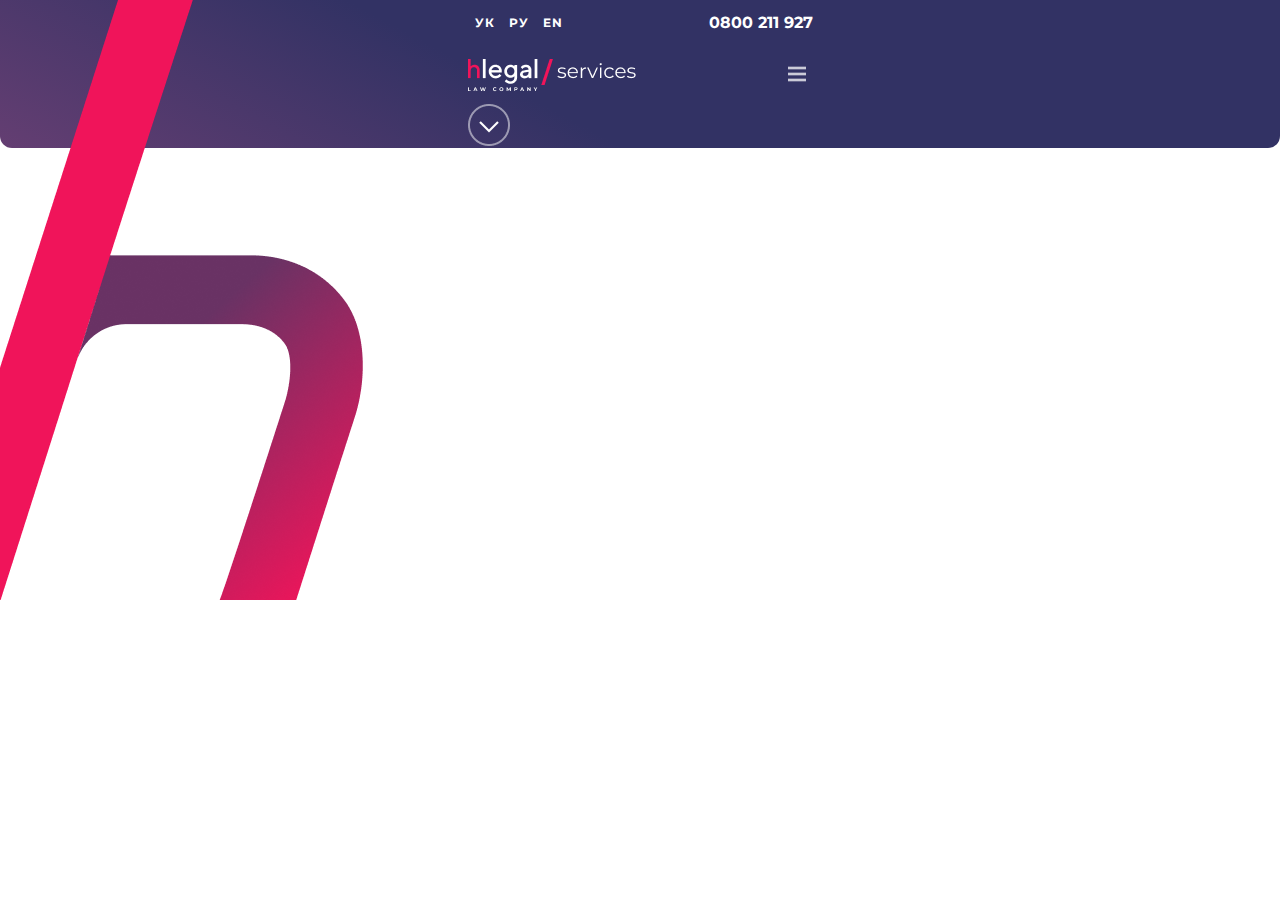
==== index.html @ c87fadb9 "Add new project" ====
<!DOCTYPE html>
<html lang="en">
<head>
    <meta charset="UTF-8">
    <meta name="viewport" content="width=device-width, initial-scale=1.0">
    <title>Hlegal</title>
    <link rel="stylesheet" href="css/style.css">
    <link href="https://fonts.googleapis.com/css2?family=Montserrat:wght@400;700&display=swap" rel="stylesheet">
</head>
<body>
    <header>
        <div class="wrapper__header">
            <div class="header__language">
                <ul>
                    <li><a href="#">ук</a></li>
                    <li><a href="#">ру</a></li>
                    <li><a href="#">en</a></li>
                </ul>
                <div class="header__telephone">
                    <a href="tel:0800211927">0800 211 927</a>
                </div>
            </div>
            <div class="header__burger-btn">
                <a href="#"><img src="img/logo.png" alt="Logo" class="header__logo"></a>
                <button class="header__burger"></button>
            </div>
            <h1>you legal solutions provider</h1>
            <button class="scroll"></button>
        </div>
    </header>
    <main>
            <!-- <h1>you legal solutions provider</h1> -->
            <!-- <button class="scroll"></button> -->
    </main>
</body>
</html>
---- css/style.css ----
html, body, div, span, applet, object, iframe,
h1, h2, h3, h4, h5, h6, p, blockquote, pre,
a, abbr, acronym, address, big, cite, code,
del, dfn, em, img, ins, kbd, q, s, samp,
small, strike, strong, sub, sup, tt, var,
b, u, i, center,
dl, dt, dd, ol, ul, li,
fieldset, form, label, legend,
table, caption, tbody, tfoot, thead, tr, th, td,
article, aside, canvas, details, embed,
figure, figcaption, footer, header, hgroup,
menu, nav, output, ruby, section, summary,
time, mark, audio, video {
  margin: 0;
  padding: 0;
  border: 0;
  font-size: 100%;
  font: inherit;
  vertical-align: baseline; }

/* HTML5 display-role reset for older browsers */
article, aside, details, figcaption, figure,
footer, header, hgroup, menu, nav, section {
  display: block; }

body {
  font-size: 16px;
  font-family: Montserrat;
  font-weight: 700;
  line-height: 1; }

ol, ul {
  list-style: none; }

a {
  text-decoration: none; }

blockquote, q {
  quotes: none; }

blockquote:before, blockquote:after,
q:before, q:after {
  content: '';
  content: none; }

table {
  border-collapse: collapse;
  border-spacing: 0; }

.wrapper__header {
  width: 345px;
  margin: 0 auto; }
  .wrapper__header::before {
    content: "";
    position: absolute;
    background: url(../img/symbol.png) no-repeat;
    top: 0;
    left: 0;
    bottom: 0;
    right: 0; }
  .wrapper__header h1 {
    position: absolute;
    z-index: 2;
    margin-top: 131px;
    right: 30px;
    width: 315px;
    color: #FFF;
    text-align: center;
    font-size: 38px;
    line-height: 46px; }
  .wrapper__header .scroll {
    width: 42px;
    height: 42px;
    outline: none;
    border: none;
    background: url(../img/scroll.png) center center no-repeat;
    cursor: pointer; }

header {
  border-radius: 0px 0px 12px 12px;
  background: linear-gradient(208deg, #323264 0%, #323264 59.9%, #643E72 100%); }
  header .header__language {
    display: flex;
    justify-content: space-between;
    align-items: center;
    padding-top: 12px;
    padding-bottom: 10px; }
  header ul {
    display: flex;
    text-transform: uppercase; }
    header ul li {
      padding: 5px 7px;
      text-align: center;
      font-size: 12px;
      letter-spacing: 1px;
      z-index: 5; }
      header ul li:hover {
        border-radius: 8px;
        background: #F0145A; }
      header ul li a {
        color: #fff; }
  header .header__telephone a {
    color: #fff; }
  header .header__burger-btn {
    display: flex;
    justify-content: space-between;
    align-items: center; }
    header .header__burger-btn .header__logo {
      position: relative;
      z-index: 1; }
    header .header__burger-btn .header__burger {
      width: 32px;
      height: 32px;
      outline: none;
      border: none;
      background: url(../img/hamburger.png) center center no-repeat;
      cursor: pointer; }

/*# sourceMappingURL=style.css.map */
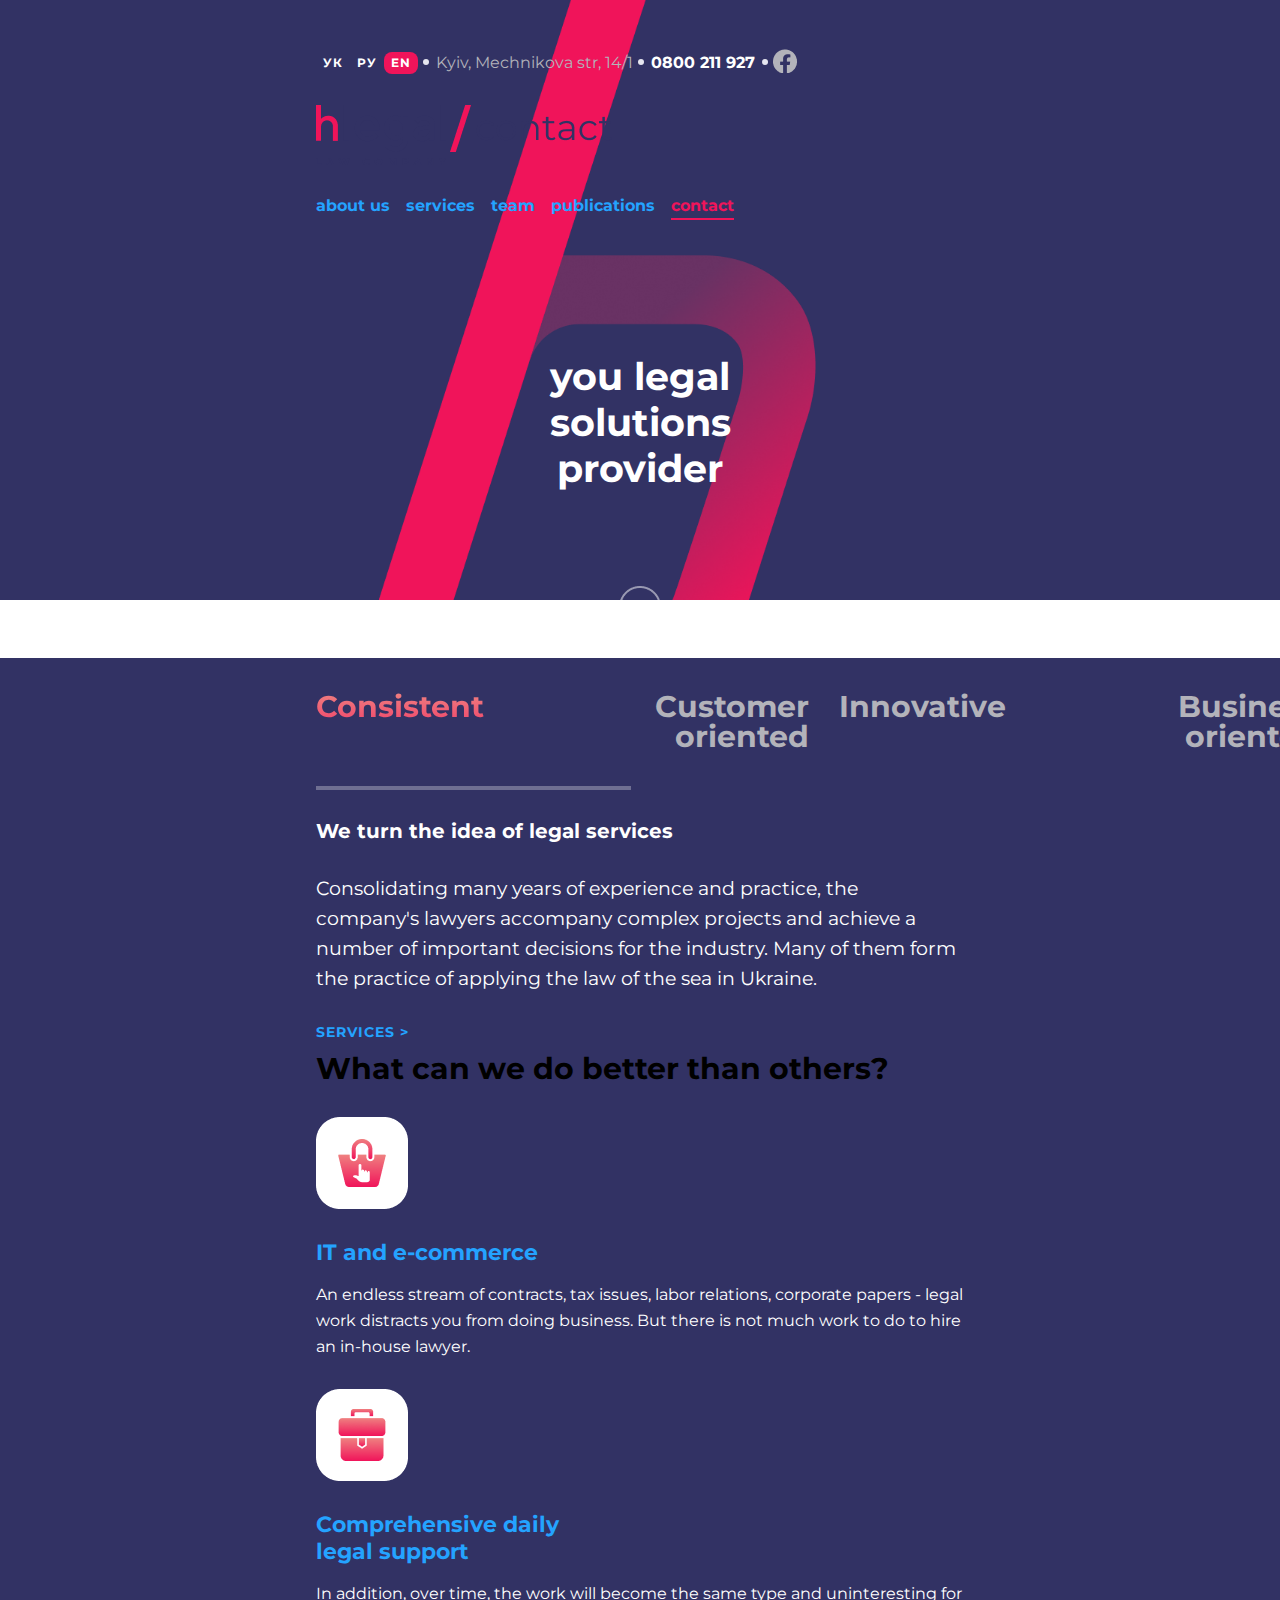
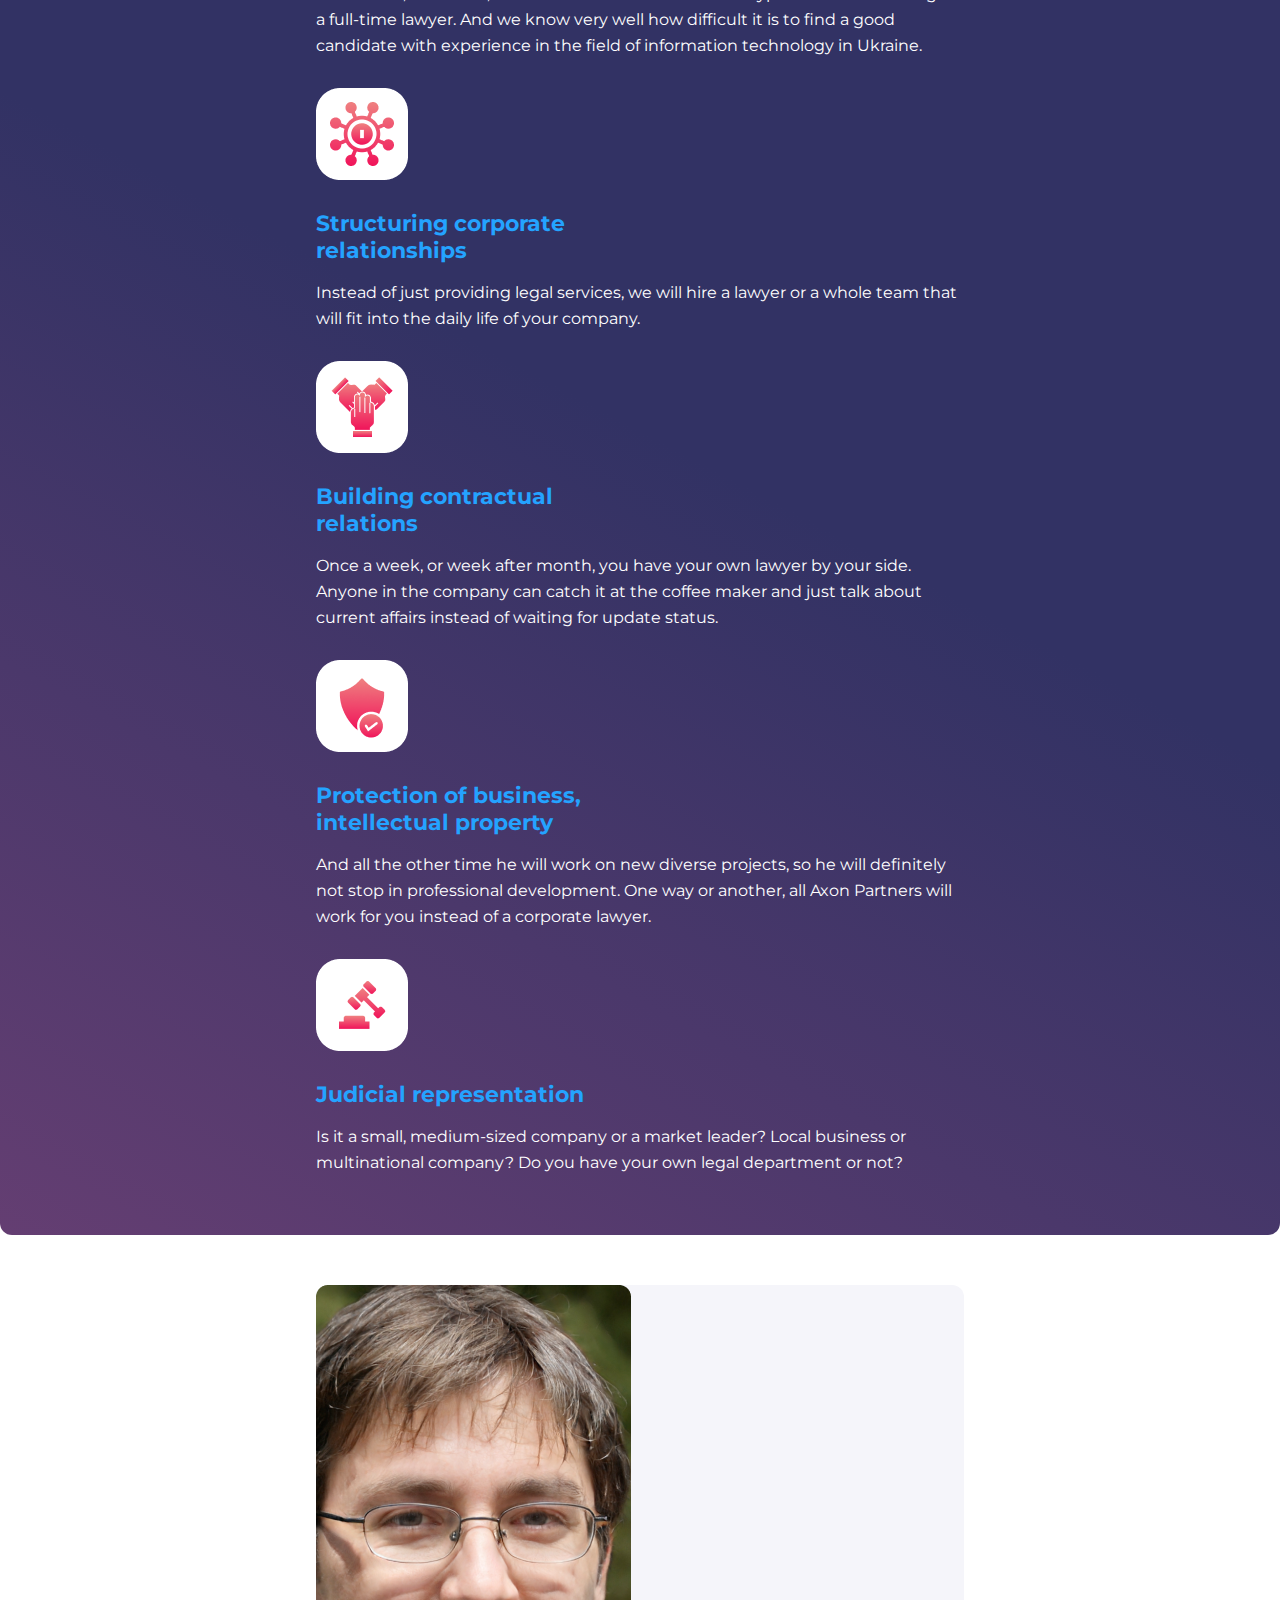
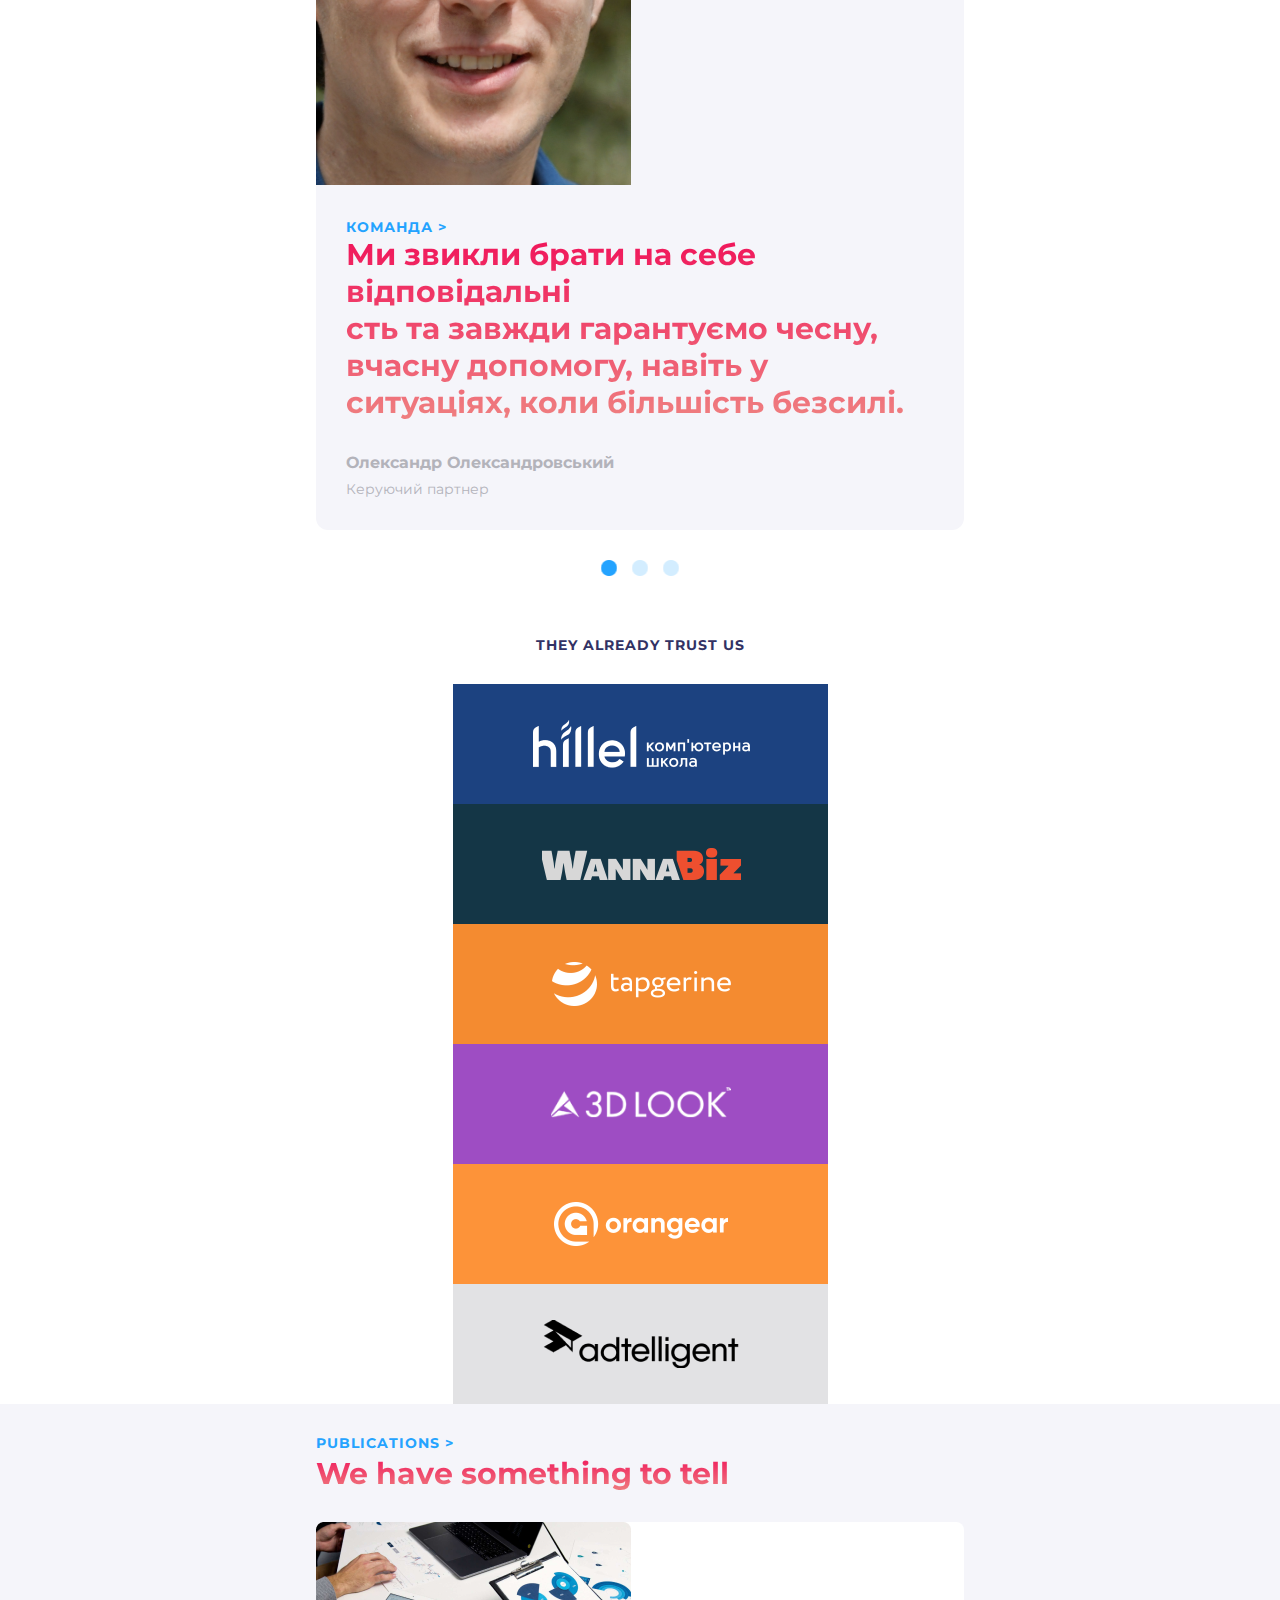
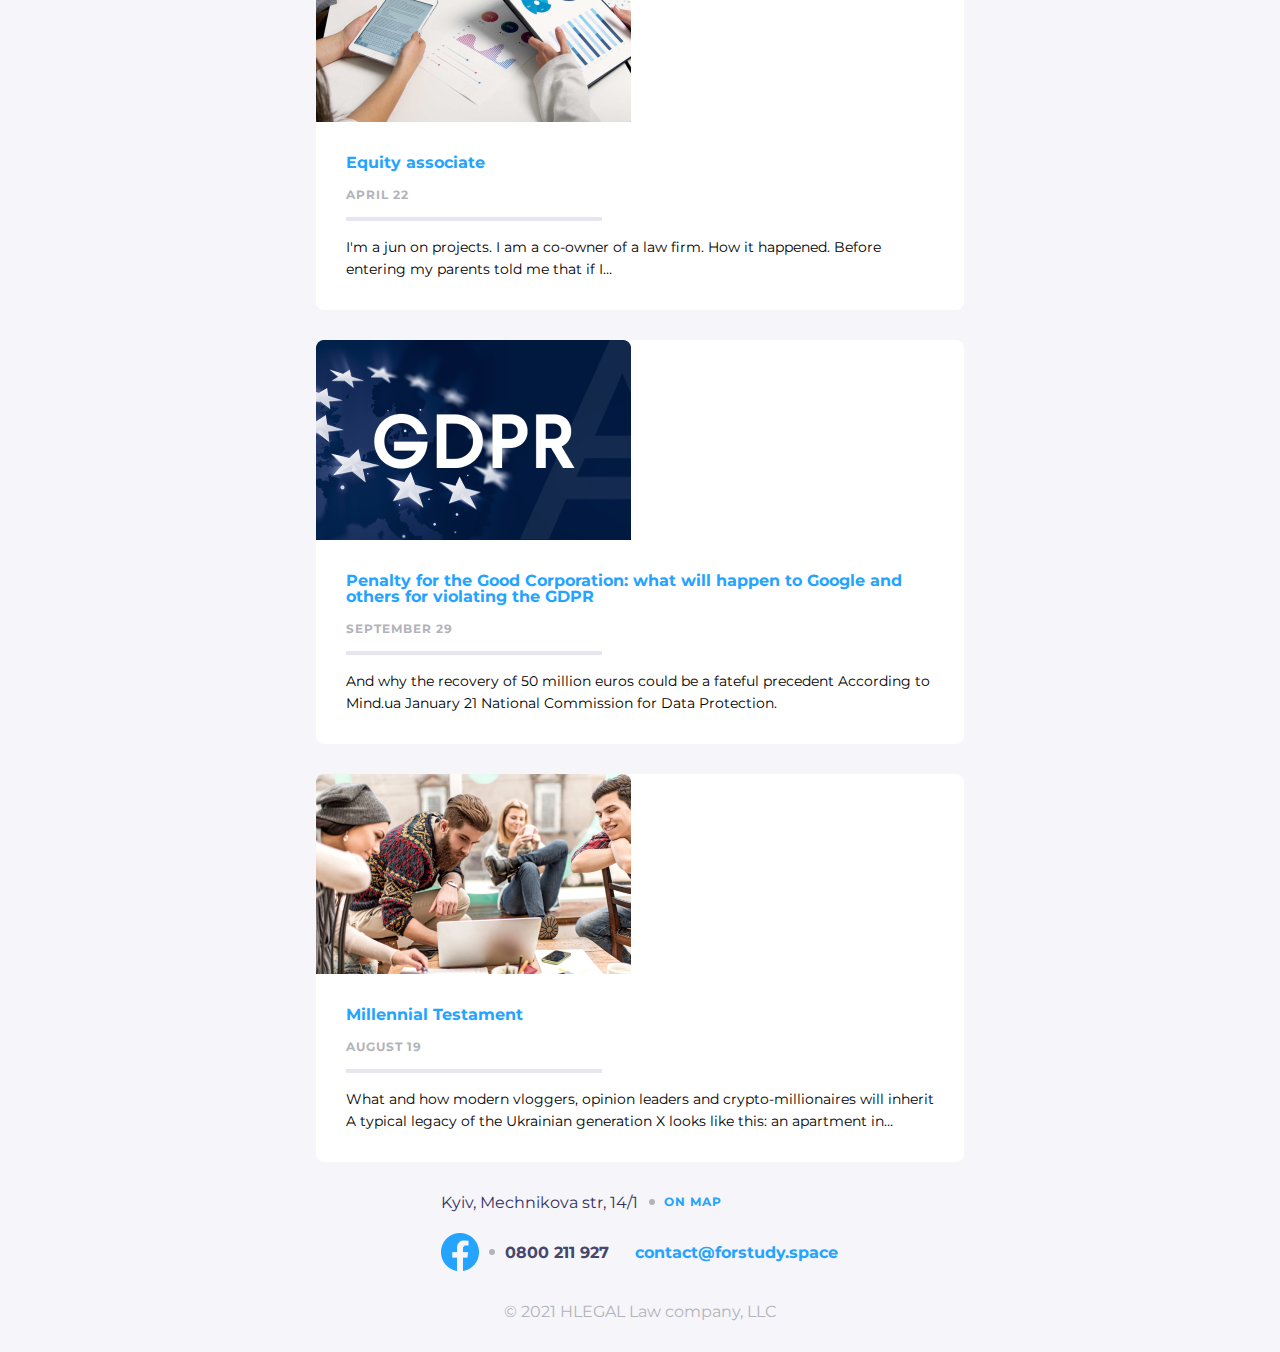
==== commit ff1c7ce3: "Add home page" ====
--- a/index.html
+++ b/index.html
@@ -9,28 +9,186 @@
 </head>
 <body>
     <header>
-        <div class="wrapper__header">
-            <div class="header__language">
-                <ul>
-                    <li><a href="#">ук</a></li>
-                    <li><a href="#">ру</a></li>
-                    <li><a href="#">en</a></li>
-                </ul>
-                <div class="header__telephone">
-                    <a href="tel:0800211927">0800 211 927</a>
+        <div class="header__container">
+            <div class="wrapper__header">
+                <div class="header__contact">
+                    <div class="header__language">
+                        <ul>
+                            <li><a href="#">ук</a></li>
+                            <li><a href="#">ру</a></li>
+                            <li class="active"><a href="#">en</a></li>
+                        </ul>
+                    </div>
+                    <div class="header__address">
+                        <p>Kyiv, Mechnikova str, 14/1</p>
+                    </div>
+                    <div class="header__telephone">
+                        <a href="tel:0800211927">0800 211 927</a>
+                    </div>
+                    <a href="https://facebook.com/" class="header__facebook" target="_blank"></a>
                 </div>
+                <div class="header__logo-burger">
+                    <a href="index.html" class="header__logo"></a>
+                    <button class="burger"></button>
+                </div>
+                <div class="header__menu">
+                    <nav>
+                        <ul>
+                            <li><a href="#">about us</a></li>
+                            <li><a href="#">services</a></li>
+                            <li><a href="#">team</a></li>
+                            <li><a href="#">publications</a></li>
+                            <li class="active"><a href="#">contact</a></li>
+                        </ul>
+                    </nav>
+                </div>
+                <h1>you legal solutions provider</h1>
             </div>
-            <div class="header__burger-btn">
-                <a href="#"><img src="img/logo.png" alt="Logo" class="header__logo"></a>
-                <button class="header__burger"></button>
-            </div>
-            <h1>you legal solutions provider</h1>
-            <button class="scroll"></button>
         </div>
     </header>
     <main>
-            <!-- <h1>you legal solutions provider</h1> -->
-            <!-- <button class="scroll"></button> -->
+        <div class="main__container">
+            <div class="wrapper__main">
+                <div class="header__srcoll">
+                    <img src="img/scroll.png" alt="Scroll">
+                </div>
+                <div class="main__tabs">
+                    <ul>
+                        <li class="active">Consistent</li>
+                        <li>Customer oriented</li>
+                        <li>Innovative</li>
+                        <li>Business oriented</li>
+                    </ul>
+                </div>
+                <div class="idea">
+                    <h2>We turn the idea of legal services</h2>
+                    <p>Consolidating many years of experience and practice, the company's lawyers accompany complex projects and achieve a number of important decisions for the industry. Many of them form the practice of applying the law of the sea in Ukraine.</p>
+                </div>
+                <div class="services">
+                    <a href="#">Services ></a>
+                    <h2>What can we do better than others?</h2>
+                    <div class="service__items">
+                        <div class="ecommerce">
+                            <img src="img/services/ecommerce.png" alt="Ecommerce">
+                            <h4>IT and e-commerce</h4>
+                            <p>An endless stream of contracts, tax issues, labor relations, corporate papers - legal work distracts you from doing business. But there is not much work to do to hire an in-house lawyer.</p>
+                        </div>
+                        <div class="support">
+                            <img src="img/services/support.png" alt="Support">
+                            <h4>Comprehensive daily legal support</h4>
+                            <p>In addition, over time, the work will become the same type and uninteresting for a full-time lawyer. And we know very well how difficult it is to find a good candidate with experience in the field of information technology in Ukraine.</p>
+                        </div>
+                        <div class="relationships">
+                            <img src="img/services/relationships.png" alt="Relationships">
+                            <h4>Structuring corporate relationships</h4>
+                            <p>Instead of just providing legal services, we will hire a lawyer or a whole team that will fit into the daily life of your company.</p>
+                        </div>
+                        <div class="building">
+                            <img src="img/services/building.png" alt="Building">
+                            <h4>Building contractual relations</h4>
+                            <p>Once a week, or week after month, you have your own lawyer by your side. Anyone in the company can catch it at the coffee maker and just talk about current affairs instead of waiting for update status.</p>
+                        </div>
+                        <div class="property">
+                            <img src="img/services/property.png" alt="Property">
+                            <h4>Protection of business, intellectual property</h4>
+                            <p>And all the other time he will work on new diverse projects, so he will definitely not stop in professional development. One way or another, all Axon Partners will work for you instead of a corporate lawyer.</p>
+                        </div>
+                        <div class="representation">
+                            <img src="img/services/representation.png" alt="Representation">
+                            <h4>Judicial representation</h4>
+                            <p>Is it a small, medium-sized company or a market leader? Local business or multinational company? Do you have your own legal department or not?</p>
+                        </div>
+                    </div>
+                </div>                
+            </div>
+        </div>
+        <div class="wrapper__main">
+            <div class="teams">
+                <img src="img/teams/oleksandr.png" alt="Oleksander">
+                <div class="team">
+                    <a href="#">команда ></a>
+                    <h3>Ми звикли брати на себе відповідальні <br> сть та завжди гарантуємо чесну, вчасну допомогу, навіть у ситуаціях, коли більшість безсилі.</h3>
+                    <p class="name">Олександр Олександровський</p>
+                    <p class="position">Керуючий партнер</p>
+                </div>
+            </div>
+            <div class="pagination">
+                <a href="#" class="elipse__active"></a>
+                <a href="#" class="elipse"></a>
+                <a href="#" class="elipse"></a>
+            </div>
+            <div class="trust">
+                <h3>They already trust us</h3>
+            </div>
+        </div>
+        <div class="clients">
+            <div><img src="img/clients/hillel.png" alt="Hillel"></div>
+            <div><img src="img/clients/wanna-biz.png" alt="WannaBiz"></div>
+            <div><img src="img/clients/tapgerine.png" alt="Tapgerine"></div>
+            <div><img src="img/clients/look.png" alt="3dLook"></div>
+            <div><img src="img/clients/orangear.png" alt="Orangear"></div>
+            <div><img src="img/clients/adtelli.png" alt="Adtelligent"></div>
+            <div><img src="" alt=""></div>
+            <div><img src="" alt=""></div>
+            <div><img src="" alt=""></div>
+            <div><img src="" alt=""></div>
+            <div><img src="" alt=""></div>
+            <div><img src="" alt=""></div>
+        </div>
+        <div class="contaiter__publications">
+            <div class="wrapper__main">
+                <div class="publications">
+                    <a href="#">Publications ></a>
+                    <h3>We have something to tell</h3>
+                    <div class="publications__items">
+                        <div class="equity">
+                            <img src="img/publications/equity.png" alt="Equity">
+                            <div class="information">
+                                <h4>Equity associate</h4>
+                                <p class="date">April 22</p>
+                                <p class="description">I'm a jun on projects. I am a co-owner of a law firm. How it happened. Before entering my parents told me that if I…</p>
+                            </div>
+                        </div>
+                        <div class="gdpr">
+                            <img src="img/publications/gdpr.png" alt="GDPR">
+                            <div class="information">
+                                <h4>Penalty for the Good Corporation: what will happen to Google and others for violating the GDPR</h4>
+                                <p class="date">September 29</p>
+                                <p class="description">And why the recovery of 50 million euros could be a fateful precedent According to Mind.ua January 21 National Commission for Data Protection.</p>
+                            </div>
+                        </div>
+                        <div class="millennial">
+                            <img src="img/publications/millennial.png" alt="Millennial">
+                            <div class="information">
+                                <h4>Millennial Testament</h4>
+                                <p class="date">August 19</p>
+                                <p class="description">What and how modern vloggers, opinion leaders and crypto-millionaires will inherit A typical legacy of the Ukrainian generation X looks like this: an apartment in…</p>
+                            </div>
+                        </div>
+                    </div>
+                </div>
+            </div>
+        </div>
     </main>
+    <footer>
+        <div class="wrapper__footer">
+            <div class="footer__container">
+                <div>
+                    <div class="footer__address">
+                        <p>Kyiv, Mechnikova str, 14/1</p>
+                        <a href="#">on map</a>
+                    </div>
+                    <div class="footer__contact">
+                        <a href="https://facebook.com/" target="_blank"><img src="img/facebook.png" alt="Facebook"></a>
+                        <a href="tel:0800211927" class="footer__telephone">0800 211 927</a>
+                        <a href="mailto:contact@forstudy.space" class="footer__email">contact@forstudy.space</a>
+                    </div>
+                </div>
+                <div class="footer__copyright">
+                    <p>© 2021 HLEGAL Law company, LLC</p>
+                </div>
+            </div>
+        </div>
+    </footer>
 </body>
 </html>--- a/css/style.css
+++ b/css/style.css
@@ -50,70 +50,431 @@
 .wrapper__header {
   width: 345px;
   margin: 0 auto; }
-  .wrapper__header::before {
-    content: "";
+
+.wrapper__main,
+.wrapper__footer {
+  width: 315px;
+  margin: 0 auto; }
+
+header {
+  background: linear-gradient(208deg, #323264 0%, #323264 59.9%); }
+  header::before {
+    content: '';
     position: absolute;
-    background: url(../img/symbol.png) no-repeat;
-    top: 0;
-    left: 0;
-    bottom: 0;
-    right: 0; }
-  .wrapper__header h1 {
-    position: absolute;
-    z-index: 2;
-    margin-top: 131px;
-    right: 30px;
+    display: block;
+    width: 100%;
+    height: 45px;
+    background: rgba(245, 245, 250, 0.2);
+    z-index: 5; }
+  header .header__container {
+    height: 600px;
+    background: url(../img/symbol.png) center center no-repeat;
+    background-size: 523px; }
+  header .header__contact {
+    display: flex;
+    justify-content: space-between;
+    align-items: center;
+    padding-top: 12px;
+    padding-bottom: 10px; }
+    header .header__contact .active {
+      border-radius: 8px;
+      background: #F0145A; }
+      header .header__contact .active a {
+        color: #fff; }
+    header .header__contact ul {
+      display: flex;
+      text-transform: uppercase; }
+      header .header__contact ul li {
+        padding: 5px 7px;
+        text-align: center;
+        font-size: 12px;
+        letter-spacing: 1px;
+        z-index: 5; }
+        header .header__contact ul li:hover {
+          border-radius: 8px;
+          background: #F0145A; }
+          header .header__contact ul li:hover a {
+            color: #fff; }
+        header .header__contact ul li a {
+          color: #fff; }
+    header .header__contact .header__address {
+      display: none; }
+    header .header__contact .header__telephone a {
+      color: #fff; }
+    header .header__contact .header__facebook {
+      display: none; }
+  header .header__logo-burger {
+    display: flex;
+    justify-content: space-between;
+    align-items: center; }
+    header .header__logo-burger .header__logo {
+      position: relative;
+      width: 169px;
+      height: 57px;
+      background: url(../img/logo.png) no-repeat; }
+    header .header__logo-burger .burger {
+      width: 32px;
+      height: 32px;
+      outline: none;
+      border: none;
+      background: url(../img/hamburger.png) no-repeat;
+      cursor: pointer; }
+  header .header__menu {
+    display: none; }
+  header h1 {
+    margin: 0 auto;
+    position: relative;
+    top: 131px;
     width: 315px;
     color: #FFF;
     text-align: center;
     font-size: 38px;
     line-height: 46px; }
-  .wrapper__header .scroll {
-    width: 42px;
-    height: 42px;
-    outline: none;
-    border: none;
-    background: url(../img/scroll.png) center center no-repeat;
-    cursor: pointer; }
-
-header {
+
+main .main__container {
   border-radius: 0px 0px 12px 12px;
   background: linear-gradient(208deg, #323264 0%, #323264 59.9%, #643E72 100%); }
-  header .header__language {
+  main .main__container .wrapper__main .header__srcoll {
+    text-align: center;
+    position: relative;
+    bottom: 72px; }
+  main .main__container .wrapper__main .main__tabs {
+    position: relative;
+    bottom: 11px;
+    width: 1003px; }
+    main .main__container .wrapper__main .main__tabs::after {
+      content: '';
+      display: block;
+      width: 311px;
+      border: 2px solid rgba(255, 255, 255, 0.3); }
+    main .main__container .wrapper__main .main__tabs ul {
+      display: flex;
+      gap: 30px;
+      padding-bottom: 34px; }
+      main .main__container .wrapper__main .main__tabs ul li {
+        text-align: right;
+        font-size: 30px;
+        color: #B3B3BA; }
+      main .main__container .wrapper__main .main__tabs ul .active {
+        background-image: linear-gradient(#EF8080, #F0145A);
+        -webkit-text-fill-color: transparent;
+        -webkit-background-clip: text; }
+  main .main__container .wrapper__main .idea {
+    margin-top: 18px;
+    margin-bottom: 29px;
+    line-height: normal; }
+    main .main__container .wrapper__main .idea h2 {
+      margin-bottom: 31px;
+      color: #FFF;
+      font-size: 20px; }
+    main .main__container .wrapper__main .idea p {
+      color: #FFF;
+      font-size: 19px;
+      font-weight: 400;
+      line-height: 30px; }
+  main .main__container .wrapper__main .services {
+    padding-bottom: 59px; }
+    main .main__container .wrapper__main .services a {
+      color: #24A3FF;
+      font-size: 14px;
+      line-height: normal;
+      letter-spacing: 1px;
+      text-transform: uppercase; }
+    main .main__container .wrapper__main .services h2 {
+      margin-top: 9px;
+      font-size: 30px;
+      line-height: normal; }
+    main .main__container .wrapper__main .services .service__items {
+      display: flex;
+      flex-direction: column;
+      gap: 29px;
+      margin-top: 30px; }
+      main .main__container .wrapper__main .services .service__items img {
+        margin-bottom: 27px; }
+      main .main__container .wrapper__main .services .service__items h4 {
+        width: 304px;
+        color: #24A3FF;
+        font-size: 22px;
+        line-height: normal;
+        margin-bottom: 16px; }
+      main .main__container .wrapper__main .services .service__items p {
+        color: #FFF;
+        font-weight: 400;
+        line-height: 26px; }
+main .wrapper__main .teams {
+  border-radius: 12px;
+  background: #F5F5FA;
+  margin-top: 50px; }
+  main .wrapper__main .teams .team {
+    padding: 30px; }
+    main .wrapper__main .teams .team a {
+      color: #24A3FF;
+      font-size: 14px;
+      line-height: normal;
+      letter-spacing: 1px;
+      text-transform: uppercase; }
+    main .wrapper__main .teams .team h3 {
+      margin-bottom: 32px;
+      font-size: 30px;
+      line-height: normal;
+      background: linear-gradient(#F0145A, #EF8080);
+      -webkit-text-fill-color: transparent;
+      -webkit-background-clip: text; }
+    main .wrapper__main .teams .team .name {
+      margin-bottom: 5px;
+      color: #B3B3BA;
+      line-height: 20px; }
+    main .wrapper__main .teams .team .position {
+      color: var(--grey-text, #B3B3BA);
+      font-size: 14px;
+      font-weight: 400;
+      line-height: 22px; }
+main .wrapper__main .pagination {
+  display: flex;
+  justify-content: center;
+  gap: 15px;
+  margin-top: 30px; }
+  main .wrapper__main .pagination .elipse__active {
+    display: block;
+    width: 16px;
+    height: 16px;
+    background: url(../img/elipse/ellipse-active.png) center center no-repeat; }
+  main .wrapper__main .pagination .elipse {
+    display: block;
+    width: 16px;
+    height: 16px;
+    background: url(../img/elipse/ellipse.png) center center no-repeat; }
+main .wrapper__main .trust {
+  margin-top: 60px; }
+  main .wrapper__main .trust h3 {
+    color: #323264;
+    font-size: 14px;
+    line-height: normal;
+    letter-spacing: 1px;
+    text-transform: uppercase;
+    text-align: center; }
+main .clients {
+  display: flex;
+  margin-top: 30px;
+  flex-direction: column;
+  align-items: center; }
+  main .clients div {
+    height: 120px; }
+  main .clients div:nth-child(7),
+  main .clients div:nth-child(8),
+  main .clients div:nth-child(9),
+  main .clients div:nth-child(10),
+  main .clients div:nth-child(11),
+  main .clients div:nth-child(12) {
+    display: none; }
+main .contaiter__publications {
+  padding-top: 30px;
+  background: #F5F5FA; }
+  main .contaiter__publications .publications a {
+    color: var(--active-regular, #24A3FF);
+    font-size: 14px;
+    line-height: normal;
+    letter-spacing: 1px;
+    text-transform: uppercase; }
+  main .contaiter__publications .publications h3 {
+    margin-top: 3px;
+    margin-bottom: 30px;
+    font-size: 30px;
+    line-height: normal;
+    background: linear-gradient(#F0145A, #EF8080);
+    -webkit-text-fill-color: transparent;
+    -webkit-background-clip: text; }
+  main .contaiter__publications .publications__items {
     display: flex;
-    justify-content: space-between;
-    align-items: center;
-    padding-top: 12px;
-    padding-bottom: 10px; }
-  header ul {
-    display: flex;
-    text-transform: uppercase; }
-    header ul li {
-      padding: 5px 7px;
-      text-align: center;
-      font-size: 12px;
-      letter-spacing: 1px;
-      z-index: 5; }
-      header ul li:hover {
-        border-radius: 8px;
-        background: #F0145A; }
-      header ul li a {
-        color: #fff; }
-  header .header__telephone a {
-    color: #fff; }
-  header .header__burger-btn {
-    display: flex;
-    justify-content: space-between;
-    align-items: center; }
-    header .header__burger-btn .header__logo {
-      position: relative;
-      z-index: 1; }
-    header .header__burger-btn .header__burger {
-      width: 32px;
-      height: 32px;
-      outline: none;
-      border: none;
-      background: url(../img/hamburger.png) center center no-repeat;
-      cursor: pointer; }
+    flex-direction: column;
+    gap: 30px; }
+    main .contaiter__publications .publications__items .equity,
+    main .contaiter__publications .publications__items .gdpr,
+    main .contaiter__publications .publications__items .millennial {
+      border-radius: 8px;
+      background: #FFF; }
+    main .contaiter__publications .publications__items .information {
+      padding: 30px; }
+      main .contaiter__publications .publications__items .information h4 {
+        margin-bottom: 16px;
+        color: #24A3FF; }
+      main .contaiter__publications .publications__items .information .date {
+        margin-bottom: 30px;
+        color: #B3B3BA;
+        font-size: 12px;
+        line-height: normal;
+        letter-spacing: 1px;
+        text-transform: uppercase; }
+        main .contaiter__publications .publications__items .information .date::after {
+          content: '';
+          display: block;
+          position: relative;
+          top: 15px;
+          width: 252px;
+          border: 2px solid #E6E6F0; }
+      main .contaiter__publications .publications__items .information .description {
+        color: #000;
+        font-size: 14px;
+        font-weight: 400;
+        line-height: 22px; }
+
+footer {
+  padding: 30px;
+  background: #F5F5FA; }
+  footer .footer__container {
+    margin-top: 3px; }
+    footer .footer__container .footer__address {
+      display: flex;
+      flex-direction: column;
+      align-items: center;
+      margin-bottom: 22px; }
+      footer .footer__container .footer__address p {
+        margin-bottom: 12px;
+        color: #323264;
+        font-weight: 400; }
+      footer .footer__container .footer__address a {
+        color: #24A3FF;
+        font-size: 12px;
+        letter-spacing: 1px;
+        text-transform: uppercase; }
+    footer .footer__container .footer__contact {
+      display: flex;
+      flex-direction: column;
+      align-items: center; }
+      footer .footer__container .footer__contact a {
+        margin-bottom: 11px; }
+      footer .footer__container .footer__contact .footer__telephone {
+        margin-bottom: 12px;
+        color: #46466E;
+        text-align: right; }
+      footer .footer__container .footer__contact .footer__email {
+        display: flex;
+        align-items: center;
+        width: 204px;
+        height: 20px;
+        margin-bottom: 30px;
+        color: #24A3FF; }
+    footer .footer__container .footer__copyright {
+      display: flex;
+      justify-content: center;
+      align-items: center;
+      height: 20px;
+      color: #B3B3BA;
+      font-weight: 400;
+      text-align: center; }
+
+@media screen and (min-width: 768px) {
+  .wrapper__header,
+  .wrapper__main,
+  .wrapper__footer {
+    width: 648px;
+    margin: 0 auto; }
+
+  header {
+    margin-bottom: 58px; }
+    header::before {
+      display: none; }
+    header .header__contact {
+      justify-content: unset;
+      gap: 6px;
+      padding-top: 51px; }
+      header .header__contact .header__address p,
+      header .header__contact .header__telephone a,
+      header .header__contact .header__facebook {
+        display: flex; }
+        header .header__contact .header__address p::before,
+        header .header__contact .header__telephone a::before,
+        header .header__contact .header__facebook::before {
+          content: '';
+          position: relative;
+          top: 4px;
+          right: 1px;
+          margin-right: 6px;
+          display: block;
+          width: 6px;
+          height: 6px;
+          border-radius: 6px;
+          background: #E6E6F0; }
+      header .header__contact .header__address {
+        display: flex;
+        font-weight: 400;
+        color: #B3B3BA; }
+      header .header__contact .header__facebook {
+        position: relative;
+        left: 12px;
+        bottom: 2px;
+        width: 24px;
+        height: 24px;
+        background: url(../img/tablet/facebook.png) no-repeat; }
+        header .header__contact .header__facebook::before {
+          top: 10px;
+          right: 11px; }
+    header .header__logo-burger .header__logo {
+      margin-top: 20px;
+      margin-bottom: 33px;
+      width: 297px;
+      height: 60px;
+      background: url(../img/tablet/logo.png) no-repeat; }
+    header .header__logo-burger .burger {
+      display: none; }
+    header .header__menu {
+      display: block;
+      height: 25px; }
+      header .header__menu ul {
+        display: flex;
+        gap: 16px; }
+        header .header__menu ul a {
+          color: #24A3FF; }
+        header .header__menu ul .active a {
+          padding-bottom: 3px;
+          color: #F0145A;
+          border-bottom: 2px solid #F0145A; }
+
+  footer {
+    padding: 30px 60px; }
+    footer .footer__container {
+      display: flex;
+      flex-direction: column;
+      align-items: center;
+      margin: 0; }
+      footer .footer__container .footer__address {
+        flex-direction: row;
+        margin-bottom: 19px; }
+        footer .footer__container .footer__address p {
+          margin-right: 26px;
+          margin-bottom: 0; }
+        footer .footer__container .footer__address a {
+          padding-top: 4px; }
+          footer .footer__container .footer__address a::after {
+            content: '';
+            position: relative;
+            bottom: 9px;
+            right: 15px;
+            margin-right: 6px;
+            display: block;
+            width: 6px;
+            height: 6px;
+            border-radius: 6px;
+            background: #B3B3BA; }
+      footer .footer__container .footer__contact {
+        flex-direction: row;
+        gap: 26px; }
+        footer .footer__container .footer__contact .footer__telephone {
+          margin-bottom: 7px; }
+          footer .footer__container .footer__contact .footer__telephone::after {
+            content: '';
+            position: relative;
+            bottom: 12px;
+            right: 16px;
+            margin-right: 6px;
+            display: block;
+            width: 6px;
+            height: 6px;
+            border-radius: 6px;
+            background: #B3B3BA; }
+        footer .footer__container .footer__contact .footer__email {
+          margin-bottom: 12px; }
+    footer .footer__copyright {
+      margin-top: 17px; } }
 
 /*# sourceMappingURL=style.css.map */
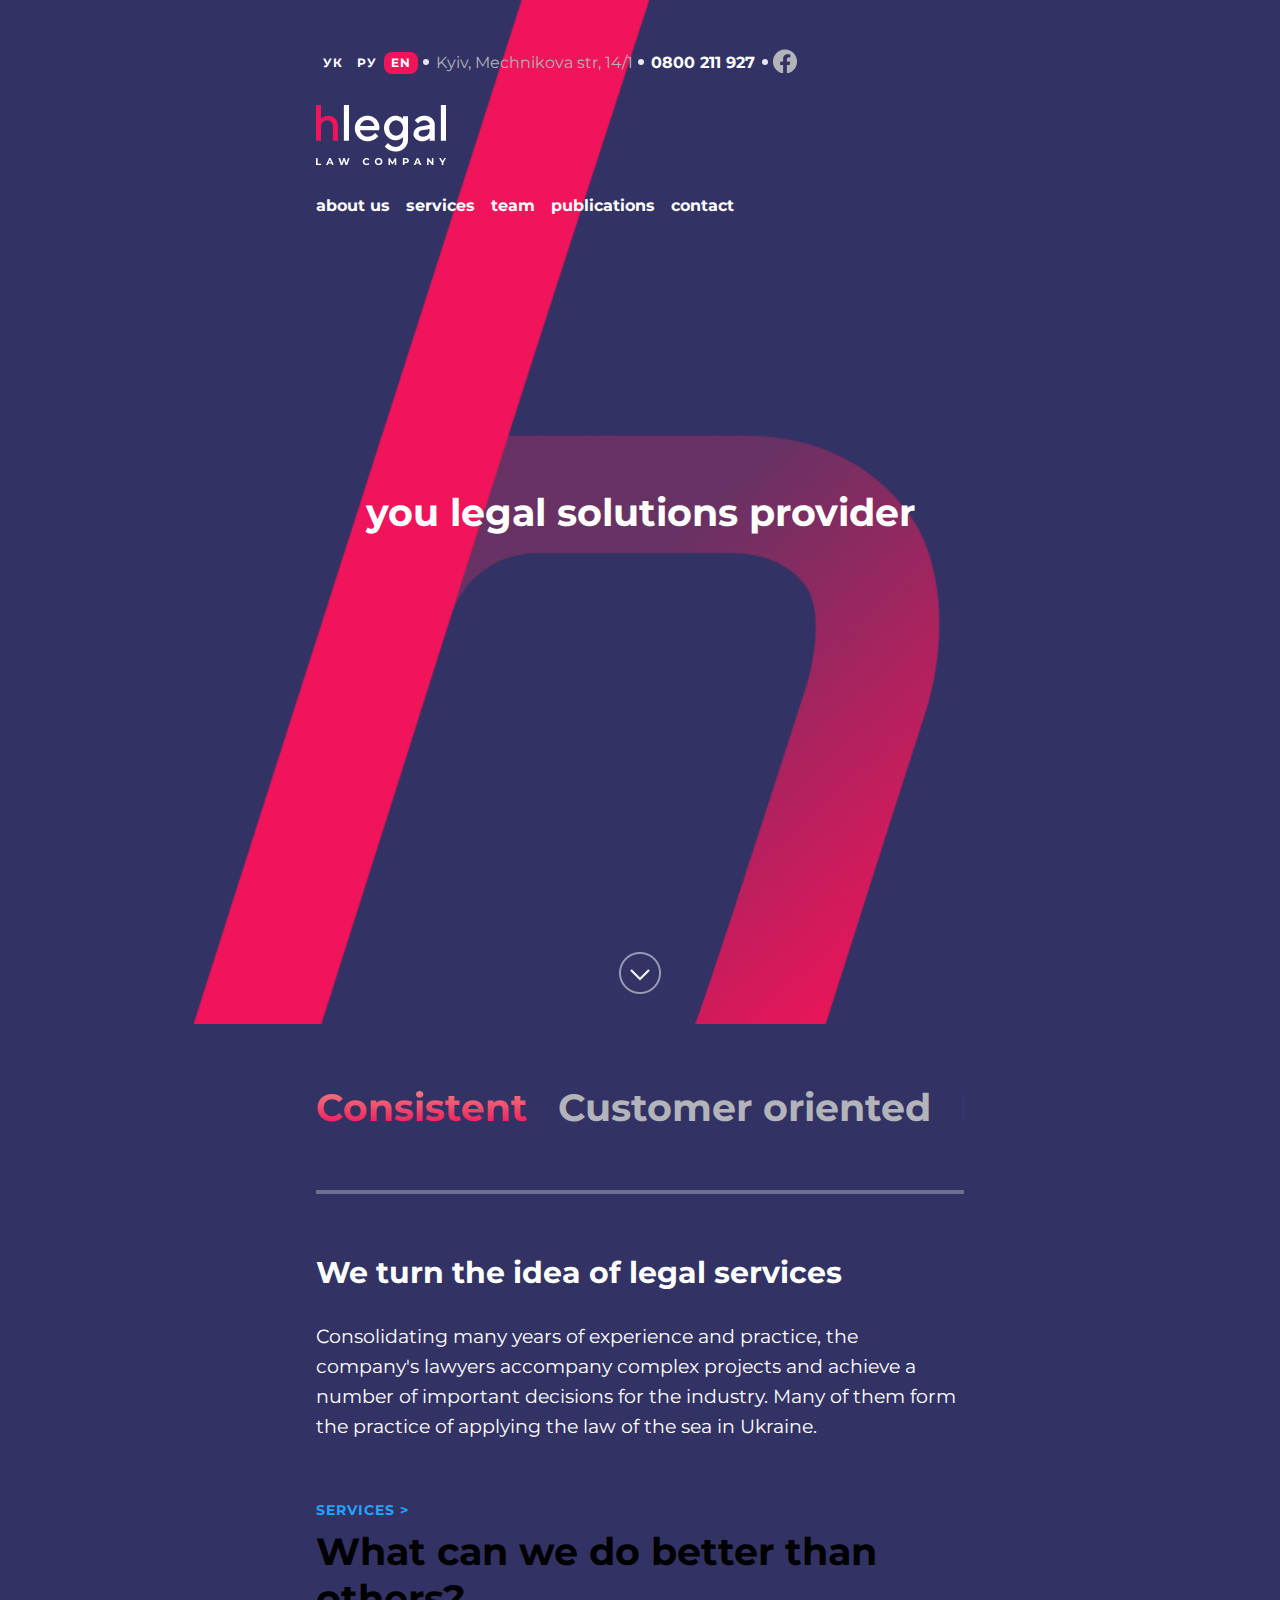
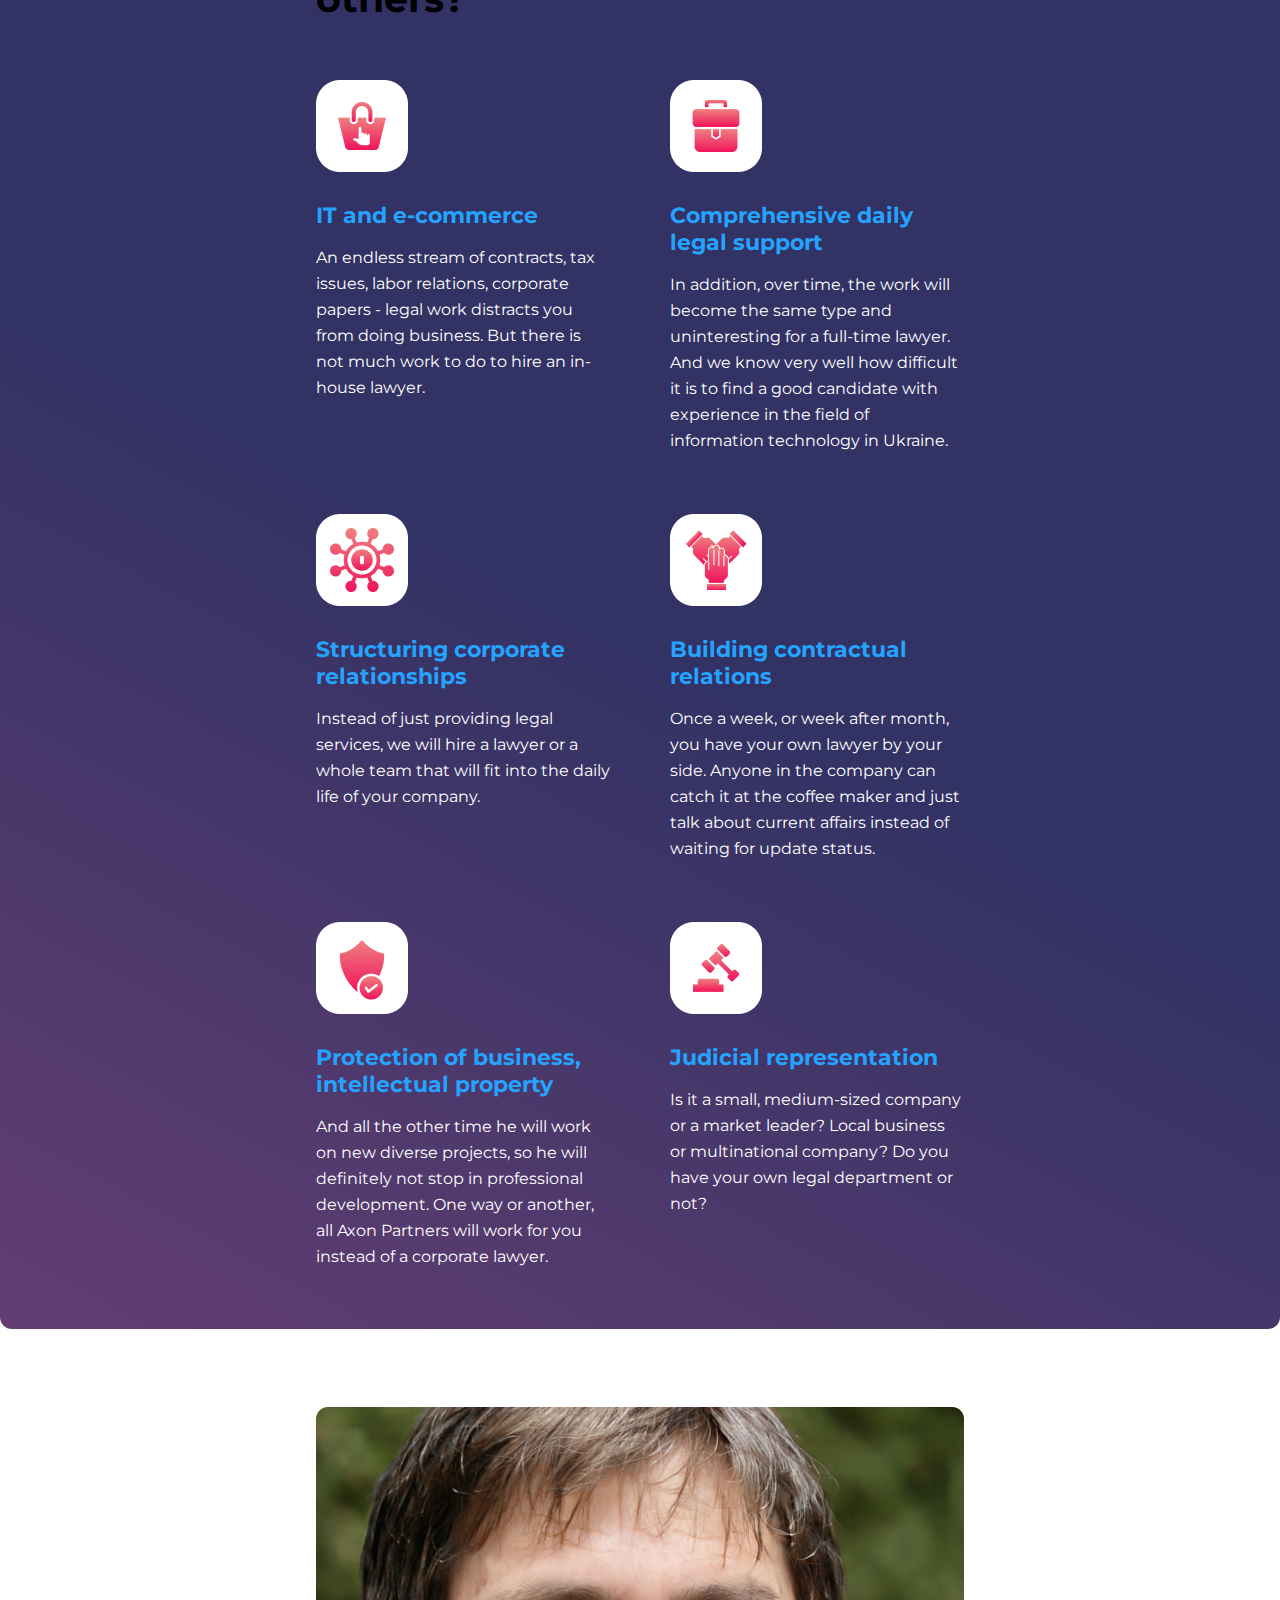
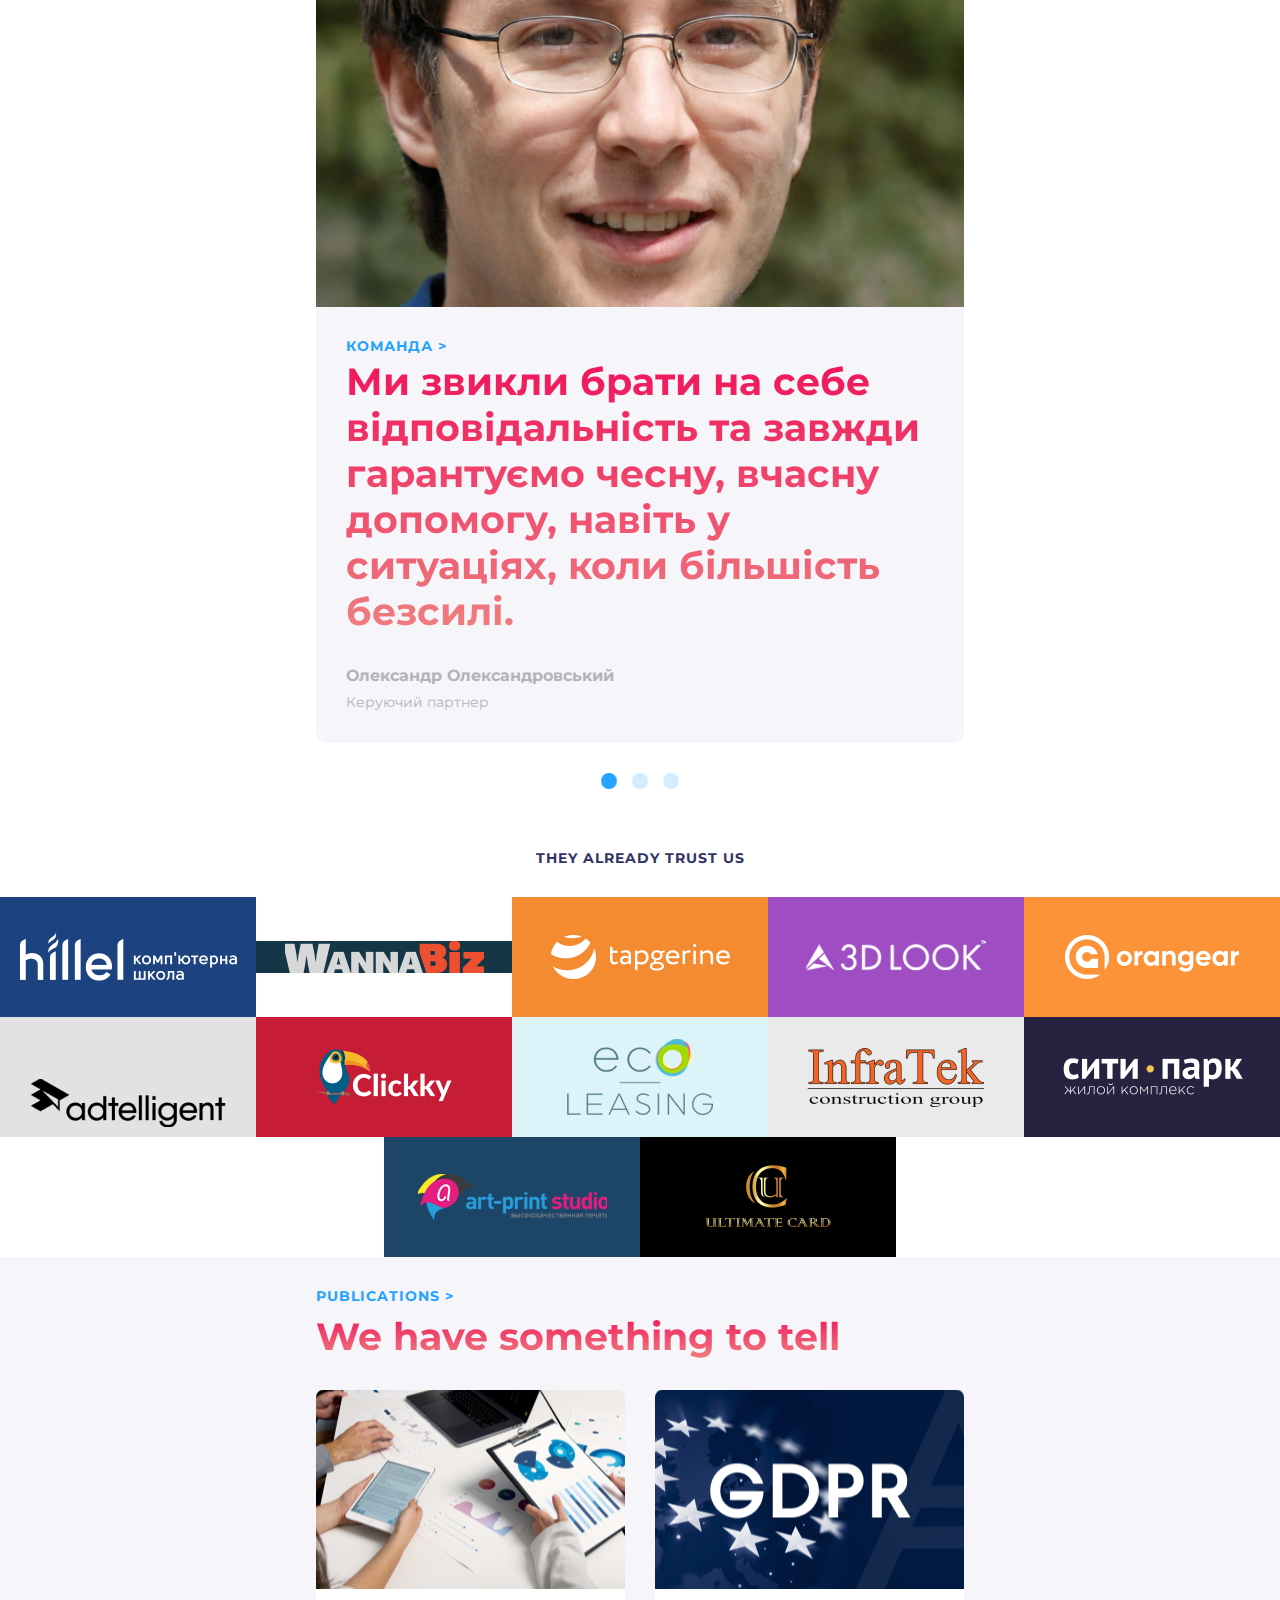
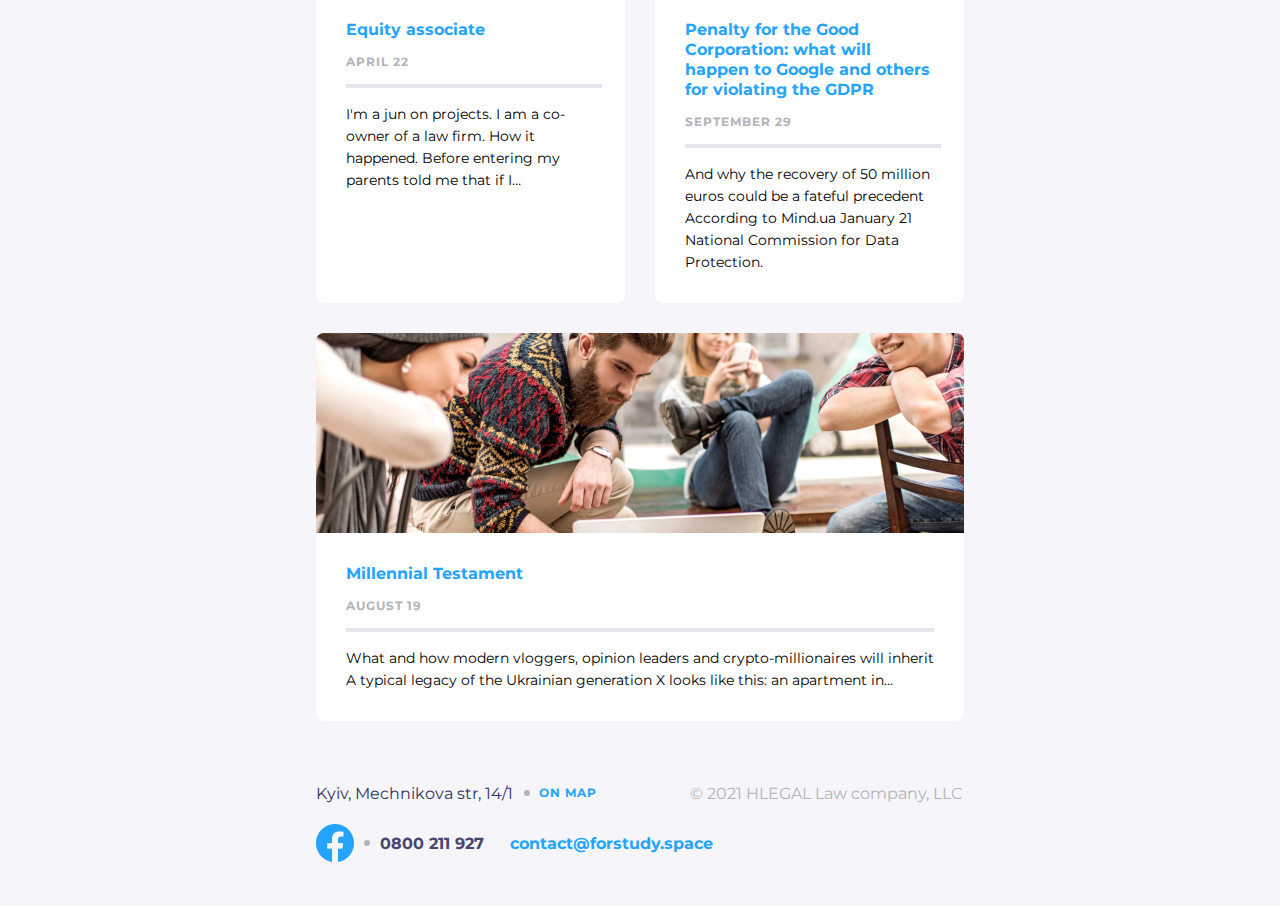
==== commit 0acf7c5b: "Add new section" ====
--- a/index.html
+++ b/index.html
@@ -38,7 +38,7 @@
                             <li><a href="#">services</a></li>
                             <li><a href="#">team</a></li>
                             <li><a href="#">publications</a></li>
-                            <li class="active"><a href="#">contact</a></li>
+                            <li class="active"><a href="contact.html">contact</a></li>
                         </ul>
                     </nav>
                 </div>
@@ -104,10 +104,10 @@
         </div>
         <div class="wrapper__main">
             <div class="teams">
-                <img src="img/teams/oleksandr.png" alt="Oleksander">
+                <div class="team-img"></div>
                 <div class="team">
                     <a href="#">команда ></a>
-                    <h3>Ми звикли брати на себе відповідальні <br> сть та завжди гарантуємо чесну, вчасну допомогу, навіть у ситуаціях, коли більшість безсилі.</h3>
+                    <h3>Ми звикли брати на себе відповідальність та завжди гарантуємо чесну, вчасну допомогу, навіть у ситуаціях, коли більшість безсилі.</h3>
                     <p class="name">Олександр Олександровський</p>
                     <p class="position">Керуючий партнер</p>
                 </div>
@@ -122,18 +122,18 @@
             </div>
         </div>
         <div class="clients">
-            <div><img src="img/clients/hillel.png" alt="Hillel"></div>
-            <div><img src="img/clients/wanna-biz.png" alt="WannaBiz"></div>
-            <div><img src="img/clients/tapgerine.png" alt="Tapgerine"></div>
-            <div><img src="img/clients/look.png" alt="3dLook"></div>
-            <div><img src="img/clients/orangear.png" alt="Orangear"></div>
-            <div><img src="img/clients/adtelli.png" alt="Adtelligent"></div>
-            <div><img src="" alt=""></div>
-            <div><img src="" alt=""></div>
-            <div><img src="" alt=""></div>
-            <div><img src="" alt=""></div>
-            <div><img src="" alt=""></div>
-            <div><img src="" alt=""></div>
+            <div class="hillel"><img src="img/clients/hillel.png" alt="Hillel"></div>
+            <div class="wanna-biz"><img src="img/clients/wanna-biz.png" alt="WannaBiz"></div>
+            <div class="tapgerine"><img src="img/clients/tapgerine.png" alt="Tapgerine"></div>
+            <div class="look"><img src="img/clients/look.png" alt="3dLook"></div>
+            <div class="orangear"><img src="img/clients/orangear.png" alt="Orangear"></div>
+            <div class="adtelli"><img src="img/clients/adtelli.png" alt="Adtelligent"></div>
+            <div class="clickky"><img src="img/clients/clickky.png" alt="Clickky"></div>
+            <div class="easing"><img src="img/clients/easing.png" alt="Eco-leasing"></div>
+            <div class="infratek"><img src="img/clients/infratek.png" alt="Infratek"></div>
+            <div class="park"><img src="img/clients/park.png" alt="Sity-park"></div>
+            <div class="art-print"><img src="img/clients/art-print.png" alt="Art-print"></div>
+            <div class="card"><img src="img/clients/card.png" alt="Card"></div>
         </div>
         <div class="contaiter__publications">
             <div class="wrapper__main">
@@ -142,7 +142,7 @@
                     <h3>We have something to tell</h3>
                     <div class="publications__items">
                         <div class="equity">
-                            <img src="img/publications/equity.png" alt="Equity">
+                            <div class="equity__img"></div>
                             <div class="information">
                                 <h4>Equity associate</h4>
                                 <p class="date">April 22</p>
@@ -150,7 +150,7 @@
                             </div>
                         </div>
                         <div class="gdpr">
-                            <img src="img/publications/gdpr.png" alt="GDPR">
+                            <div class="gdpr__img"></div>
                             <div class="information">
                                 <h4>Penalty for the Good Corporation: what will happen to Google and others for violating the GDPR</h4>
                                 <p class="date">September 29</p>
@@ -158,7 +158,7 @@
                             </div>
                         </div>
                         <div class="millennial">
-                            <img src="img/publications/millennial.png" alt="Millennial">
+                            <div class="millenial__img"></div>
                             <div class="information">
                                 <h4>Millennial Testament</h4>
                                 <p class="date">August 19</p>
--- a/css/style.css
+++ b/css/style.css
@@ -99,8 +99,11 @@
           color: #fff; }
     header .header__contact .header__address {
       display: none; }
-    header .header__contact .header__telephone a {
-      color: #fff; }
+    header .header__contact .header__telephone {
+      position: relative;
+      z-index: 10; }
+      header .header__contact .header__telephone a {
+        color: #fff; }
     header .header__contact .header__facebook {
       display: none; }
   header .header__logo-burger {
@@ -111,7 +114,7 @@
       position: relative;
       width: 169px;
       height: 57px;
-      background: url(../img/logo.png) no-repeat; }
+      background: url(../img/logo-services.png) no-repeat; }
     header .header__logo-burger .burger {
       width: 32px;
       height: 32px;
@@ -125,7 +128,6 @@
     margin: 0 auto;
     position: relative;
     top: 131px;
-    width: 315px;
     color: #FFF;
     text-align: center;
     font-size: 38px;
@@ -141,7 +143,7 @@
   main .main__container .wrapper__main .main__tabs {
     position: relative;
     bottom: 11px;
-    width: 1003px; }
+    overflow: hidden; }
     main .main__container .wrapper__main .main__tabs::after {
       content: '';
       display: block;
@@ -150,7 +152,8 @@
     main .main__container .wrapper__main .main__tabs ul {
       display: flex;
       gap: 30px;
-      padding-bottom: 34px; }
+      padding-bottom: 34px;
+      width: 1003px; }
       main .main__container .wrapper__main .main__tabs ul li {
         text-align: right;
         font-size: 30px;
@@ -205,6 +208,10 @@
   border-radius: 12px;
   background: #F5F5FA;
   margin-top: 50px; }
+  main .wrapper__main .teams .team-img {
+    width: 315px;
+    height: 500px;
+    background: url(../img/teams/oleksandr.png) center center no-repeat; }
   main .wrapper__main .teams .team {
     padding: 30px; }
     main .wrapper__main .teams .team a {
@@ -214,7 +221,8 @@
       letter-spacing: 1px;
       text-transform: uppercase; }
     main .wrapper__main .teams .team h3 {
-      margin-bottom: 32px;
+      margin-top: 4px;
+      margin-bottom: 31px;
       font-size: 30px;
       line-height: normal;
       background: linear-gradient(#F0145A, #EF8080);
@@ -225,7 +233,7 @@
       color: #B3B3BA;
       line-height: 20px; }
     main .wrapper__main .teams .team .position {
-      color: var(--grey-text, #B3B3BA);
+      color: #B3B3BA;
       font-size: 14px;
       font-weight: 400;
       line-height: 22px; }
@@ -255,19 +263,49 @@
     text-align: center; }
 main .clients {
   display: flex;
-  margin-top: 30px;
   flex-direction: column;
-  align-items: center; }
-  main .clients div {
-    height: 120px; }
-  main .clients div:nth-child(7),
-  main .clients div:nth-child(8),
-  main .clients div:nth-child(9),
-  main .clients div:nth-child(10),
-  main .clients div:nth-child(11),
-  main .clients div:nth-child(12) {
+  justify-content: center;
+  align-items: center;
+  margin-top: 30px; }
+  main .clients .hillel {
+    display: flex;
+    justify-content: center;
+    padding: 36px 78px 36px 80px;
+    background: #1C4280; }
+  main .clients .wanna-biz {
+    display: flex;
+    justify-content: center;
+    padding: 43px 87px 44px 89px;
+    background: #143646; }
+  main .clients .tapgerine {
+    display: flex;
+    justify-content: center;
+    padding: 38px 97px 38px 99px;
+    background: linear-gradient(0deg, #F48B30 0%, #F48B30 100%), #F48B30; }
+  main .clients .look {
+    display: flex;
+    justify-content: center;
+    padding: 39px 97px 39px 98px;
+    background: #9E4DC3; }
+  main .clients .orangear {
+    display: flex;
+    justify-content: center;
+    padding: 38px 100px 38px 101px;
+    background: #FD9339; }
+  main .clients .adtelli {
+    display: flex;
+    justify-content: center;
+    padding: 36px 89.583px 36px 90.625px;
+    background: #E2E2E4; }
+  main .clients .clickky,
+  main .clients .easing,
+  main .clients .infratek,
+  main .clients .park,
+  main .clients .art-print,
+  main .clients .card {
     display: none; }
 main .contaiter__publications {
+  padding-bottom: 32px;
   padding-top: 30px;
   background: #F5F5FA; }
   main .contaiter__publications .publications a {
@@ -288,11 +326,31 @@
     display: flex;
     flex-direction: column;
     gap: 30px; }
+    main .contaiter__publications .publications__items .gdpr .information h4 {
+      position: relative;
+      bottom: 2px;
+      margin-bottom: 12px;
+      line-height: 20px; }
     main .contaiter__publications .publications__items .equity,
     main .contaiter__publications .publications__items .gdpr,
     main .contaiter__publications .publications__items .millennial {
       border-radius: 8px;
       background: #FFF; }
+    main .contaiter__publications .publications__items .equity__img {
+      margin-bottom: 3px;
+      width: 315px;
+      height: 201px;
+      background: url(../img/publications/equity.png) center center no-repeat; }
+    main .contaiter__publications .publications__items .gdpr__img {
+      margin-bottom: 3px;
+      width: 315px;
+      height: 200px;
+      background: url(../img/publications/gdpr.png) center center no-repeat; }
+    main .contaiter__publications .publications__items .millenial__img {
+      margin-bottom: 3px;
+      width: 315px;
+      height: 200px;
+      background: url(../img/publications/millennial.png) center center no-repeat; }
     main .contaiter__publications .publications__items .information {
       padding: 30px; }
       main .contaiter__publications .publications__items .information h4 {
@@ -370,72 +428,194 @@
     width: 648px;
     margin: 0 auto; }
 
-  header {
-    margin-bottom: 58px; }
-    header::before {
-      display: none; }
-    header .header__contact {
-      justify-content: unset;
-      gap: 6px;
-      padding-top: 51px; }
-      header .header__contact .header__address p,
-      header .header__contact .header__telephone a,
-      header .header__contact .header__facebook {
-        display: flex; }
-        header .header__contact .header__address p::before,
-        header .header__contact .header__telephone a::before,
-        header .header__contact .header__facebook::before {
-          content: '';
-          position: relative;
-          top: 4px;
-          right: 1px;
-          margin-right: 6px;
-          display: block;
-          width: 6px;
-          height: 6px;
-          border-radius: 6px;
-          background: #E6E6F0; }
-      header .header__contact .header__address {
-        display: flex;
-        font-weight: 400;
-        color: #B3B3BA; }
-      header .header__contact .header__facebook {
+  header::before {
+    display: none; }
+  header .header__container {
+    height: 1024px;
+    background: url(../img/symbol.png) center center no-repeat;
+    background-size: 893px; }
+  header .header__contact {
+    justify-content: unset;
+    gap: 6px;
+    padding-top: 51px; }
+    header .header__contact .header__address p,
+    header .header__contact .header__telephone a,
+    header .header__contact .header__facebook {
+      display: flex; }
+      header .header__contact .header__address p::before,
+      header .header__contact .header__telephone a::before,
+      header .header__contact .header__facebook::before {
+        content: '';
         position: relative;
-        left: 12px;
-        bottom: 2px;
-        width: 24px;
-        height: 24px;
-        background: url(../img/tablet/facebook.png) no-repeat; }
-        header .header__contact .header__facebook::before {
-          top: 10px;
-          right: 11px; }
-    header .header__logo-burger .header__logo {
-      margin-top: 20px;
-      margin-bottom: 33px;
-      width: 297px;
-      height: 60px;
-      background: url(../img/tablet/logo.png) no-repeat; }
-    header .header__logo-burger .burger {
-      display: none; }
-    header .header__menu {
-      display: block;
-      height: 25px; }
-      header .header__menu ul {
-        display: flex;
-        gap: 16px; }
-        header .header__menu ul a {
-          color: #24A3FF; }
-        header .header__menu ul .active a {
-          padding-bottom: 3px;
-          color: #F0145A;
-          border-bottom: 2px solid #F0145A; }
+        top: 4px;
+        right: 1px;
+        margin-right: 6px;
+        display: block;
+        width: 6px;
+        height: 6px;
+        border-radius: 6px;
+        background: #E6E6F0; }
+    header .header__contact .header__address {
+      display: flex;
+      font-weight: 400;
+      color: #B3B3BA; }
+    header .header__contact .header__facebook {
+      position: relative;
+      left: 12px;
+      bottom: 2px;
+      width: 24px;
+      height: 24px;
+      background: url(../img/tablet/facebook.png) no-repeat; }
+      header .header__contact .header__facebook::before {
+        top: 10px;
+        right: 11px; }
+  header .header__logo-burger .header__logo {
+    margin-top: 20px;
+    margin-bottom: 33px;
+    width: 130px;
+    height: 60px;
+    background: url(../img/logo-homepage.png) no-repeat; }
+  header .header__logo-burger .burger {
+    display: none; }
+  header .header__menu {
+    display: block;
+    height: 25px; }
+    header .header__menu ul {
+      display: flex;
+      gap: 16px; }
+      header .header__menu ul a {
+        color: #FFF; }
+  header h1 {
+    top: 267px; }
+
+  main .main__container .wrapper__main .main__tabs {
+    top: 20px;
+    bottom: 0; }
+    main .main__container .wrapper__main .main__tabs::after {
+      width: 648px; }
+    main .main__container .wrapper__main .main__tabs ul {
+      padding-bottom: 63px;
+      width: 1246px; }
+      main .main__container .wrapper__main .main__tabs ul li {
+        font-size: 38px; }
+  main .main__container .wrapper__main .idea {
+    margin-top: 80px;
+    margin-bottom: 59px; }
+    main .main__container .wrapper__main .idea h2 {
+      font-size: 30px; }
+  main .main__container .wrapper__main .services h2 {
+    font-size: 38px; }
+  main .main__container .wrapper__main .services .service__items {
+    flex-direction: row;
+    justify-content: space-between;
+    flex-wrap: wrap;
+    gap: 60px;
+    margin-top: 58px; }
+    main .main__container .wrapper__main .services .service__items .ecommerce,
+    main .main__container .wrapper__main .services .service__items .support,
+    main .main__container .wrapper__main .services .service__items .relationships,
+    main .main__container .wrapper__main .services .service__items .building,
+    main .main__container .wrapper__main .services .service__items .property,
+    main .main__container .wrapper__main .services .service__items .representation {
+      width: 294px; }
+  main .wrapper__main .teams {
+    margin-top: 78px; }
+    main .wrapper__main .teams .team-img {
+      width: 648px;
+      height: 500px;
+      background: url(../img/teams/aleksander-tablet.png) center center no-repeat; }
+    main .wrapper__main .teams .team h3 {
+      font-size: 38px;
+      line-height: 46px; }
+  main .clients {
+    flex-direction: row;
+    flex-wrap: wrap; }
+    main .clients .hillel,
+    main .clients .wanna-biz,
+    main .clients .tapgerine,
+    main .clients .look,
+    main .clients .orangear,
+    main .clients .adtelli,
+    main .clients .clickky,
+    main .clients .easing,
+    main .clients .infratek,
+    main .clients .park,
+    main .clients .art-print,
+    main .clients .card {
+      width: 256px; }
+    main .clients .hillel {
+      padding: 36px 0; }
+    main .clients .wanna-biz {
+      padding: 0; }
+    main .clients .tapgerine {
+      padding: 38px 0; }
+    main .clients .look {
+      padding: 39px 0; }
+    main .clients .orangear {
+      padding: 38px 0; }
+    main .clients .adtelli {
+      padding: 61.156px 0 10px; }
+    main .clients .clickky {
+      display: flex;
+      justify-content: center;
+      padding: 29px 0 30px 0;
+      background: #C71C36; }
+    main .clients .easing {
+      display: flex;
+      justify-content: center;
+      padding: 22px 0;
+      background: #DCF3F9; }
+    main .clients .infratek {
+      display: flex;
+      justify-content: center;
+      padding: 30px 0;
+      background: #EAEAEA; }
+    main .clients .park {
+      display: flex;
+      justify-content: center;
+      padding: 41px 0;
+      background: #282240; }
+    main .clients .art-print {
+      display: flex;
+      justify-content: center;
+      padding: 37px 0;
+      background: #1D4568; }
+    main .clients .card {
+      display: flex;
+      justify-content: center;
+      padding: 13px 0 12px 0;
+      background: #000; }
+  main .contaiter__publications .publications__items {
+    flex-direction: row;
+    justify-content: space-between;
+    flex-wrap: wrap; }
+    main .contaiter__publications .publications__items .equity,
+    main .contaiter__publications .publications__items .gdpr {
+      width: 309px; }
+    main .contaiter__publications .publications__items .equity__img {
+      width: 309px;
+      height: 199px;
+      background: url(../img/publications/tablet-sd/equity.png) center center no-repeat; }
+    main .contaiter__publications .publications__items .gdpr__img {
+      width: 309px;
+      height: 199px;
+      background: url(../img/publications/tablet-sd/gdpr.png) center center no-repeat; }
+    main .contaiter__publications .publications__items .millennial .millenial__img {
+      width: 648px;
+      background: url(../img/publications/tablet-sd/millenial.png) center center no-repeat; }
+    main .contaiter__publications .publications__items .millennial .information .date::after {
+      width: 584px; }
+  main .contaiter__publications .publications h3 {
+    margin-top: 8px;
+    font-size: 38px; }
 
   footer {
     padding: 30px 60px; }
     footer .footer__container {
       display: flex;
-      flex-direction: column;
-      align-items: center;
+      justify-content: space-between;
+      flex-direction: unset;
+      align-items: unset;
       margin: 0; }
       footer .footer__container .footer__address {
         flex-direction: row;
@@ -458,7 +638,8 @@
             background: #B3B3BA; }
       footer .footer__container .footer__contact {
         flex-direction: row;
-        gap: 26px; }
+        gap: 26px;
+        width: 398px; }
         footer .footer__container .footer__contact .footer__telephone {
           margin-bottom: 7px; }
           footer .footer__container .footer__contact .footer__telephone::after {
@@ -475,6 +656,10 @@
         footer .footer__container .footer__contact .footer__email {
           margin-bottom: 12px; }
     footer .footer__copyright {
-      margin-top: 17px; } }
+      position: relative;
+      right: 26px;
+      margin-top: 1px; }
+      footer .footer__copyright p {
+        width: 276px; } }
 
 /*# sourceMappingURL=style.css.map */
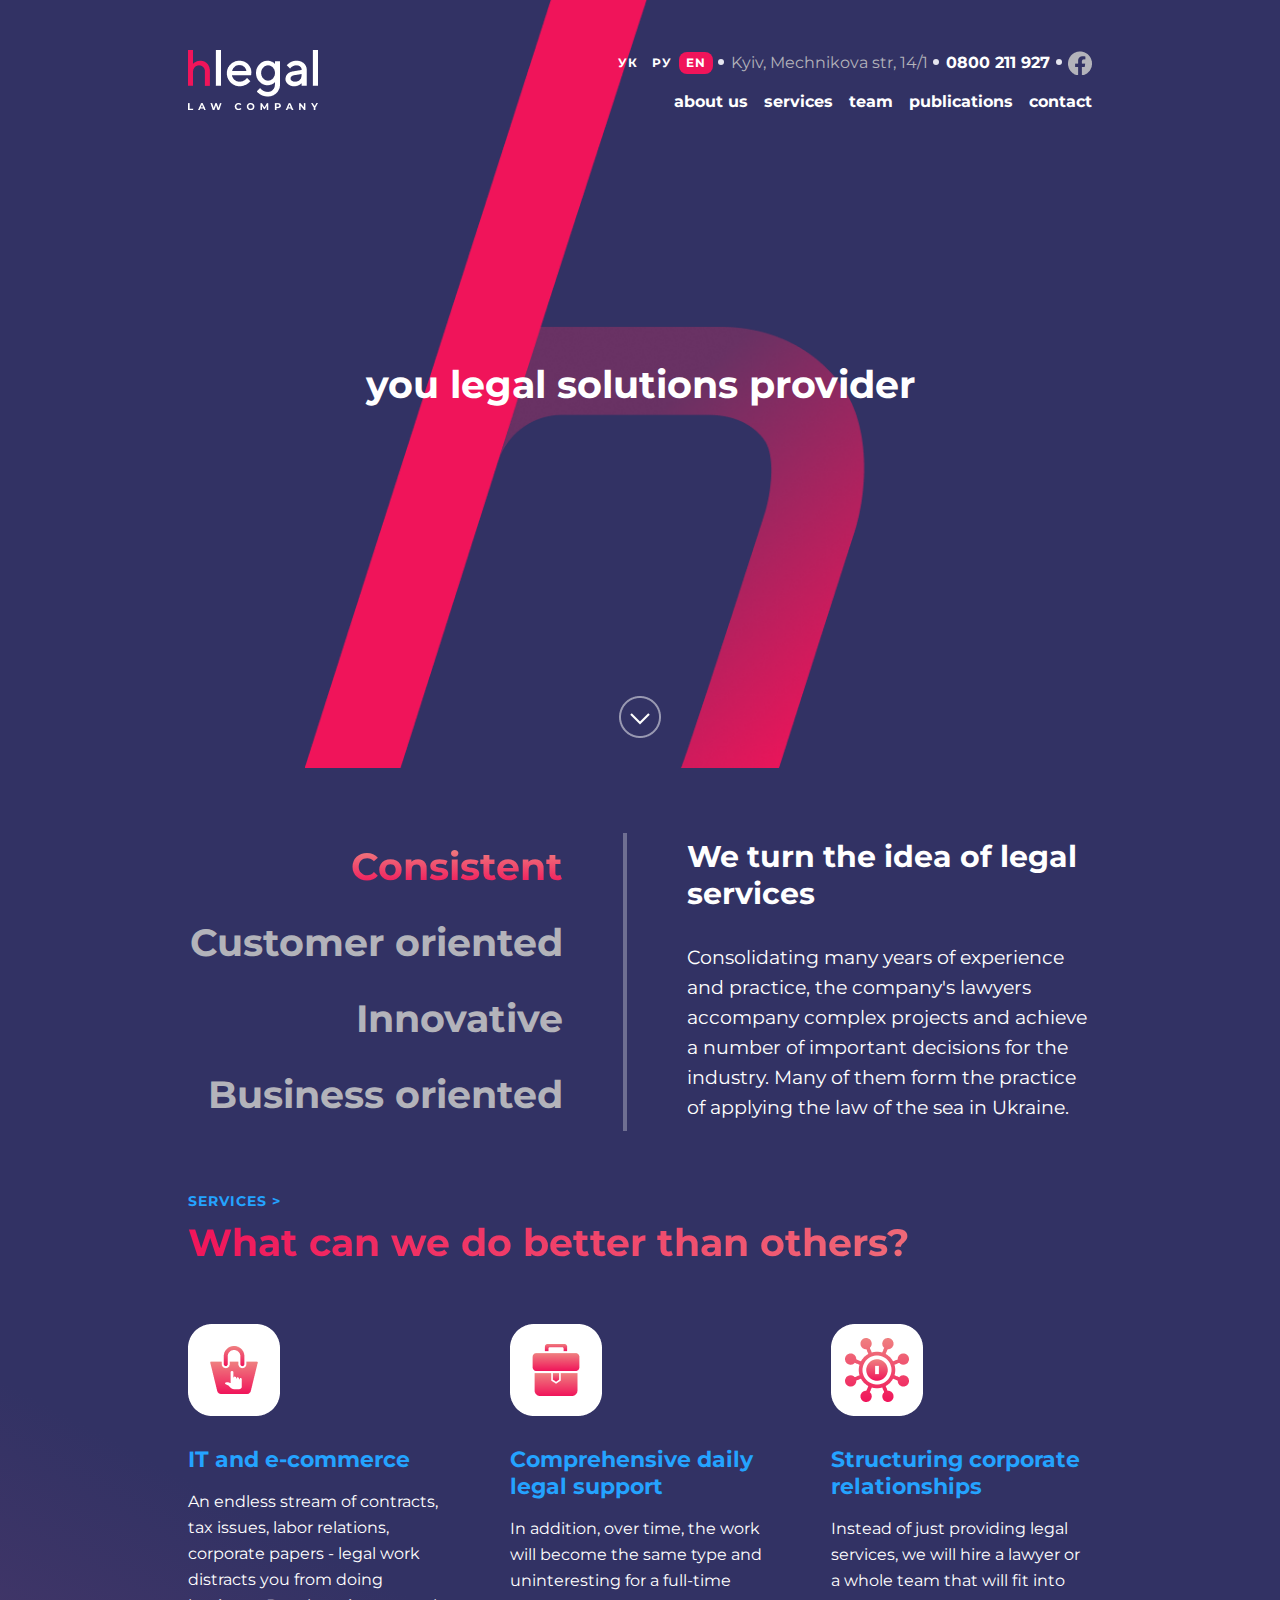
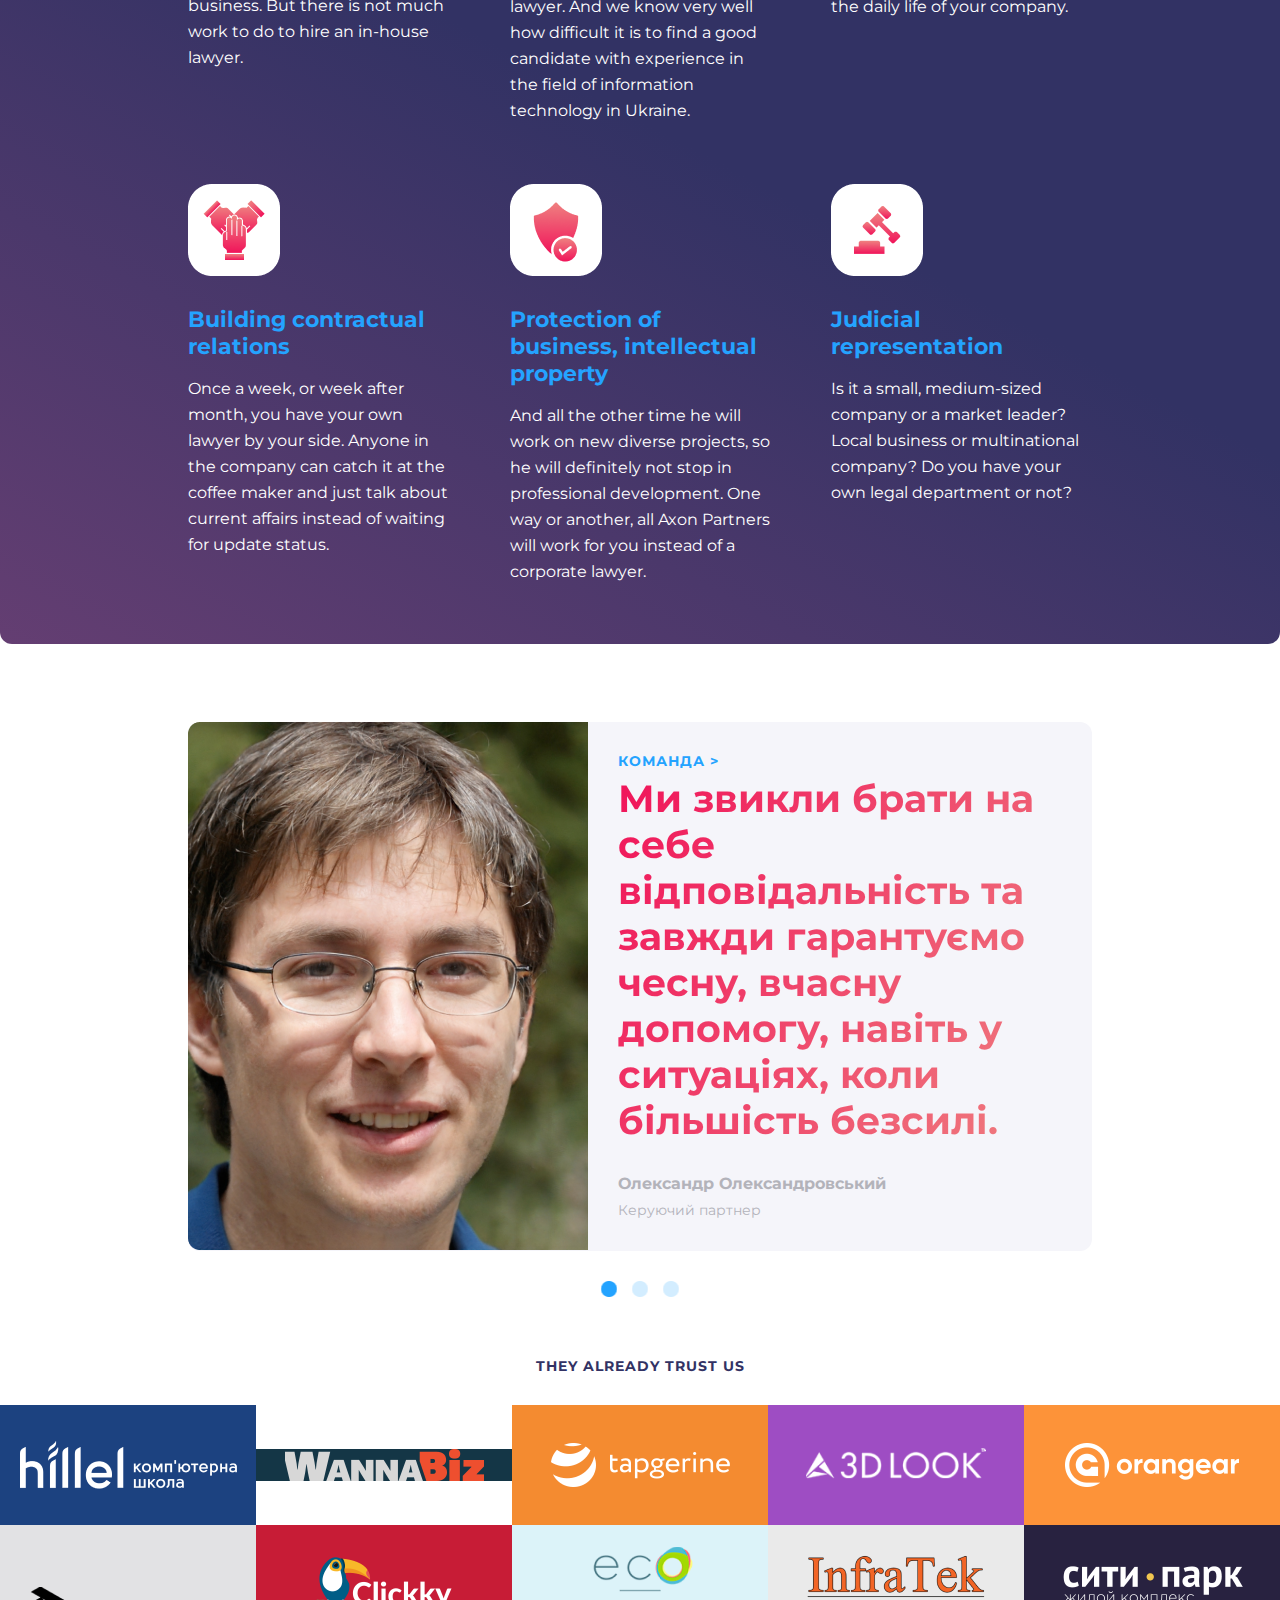
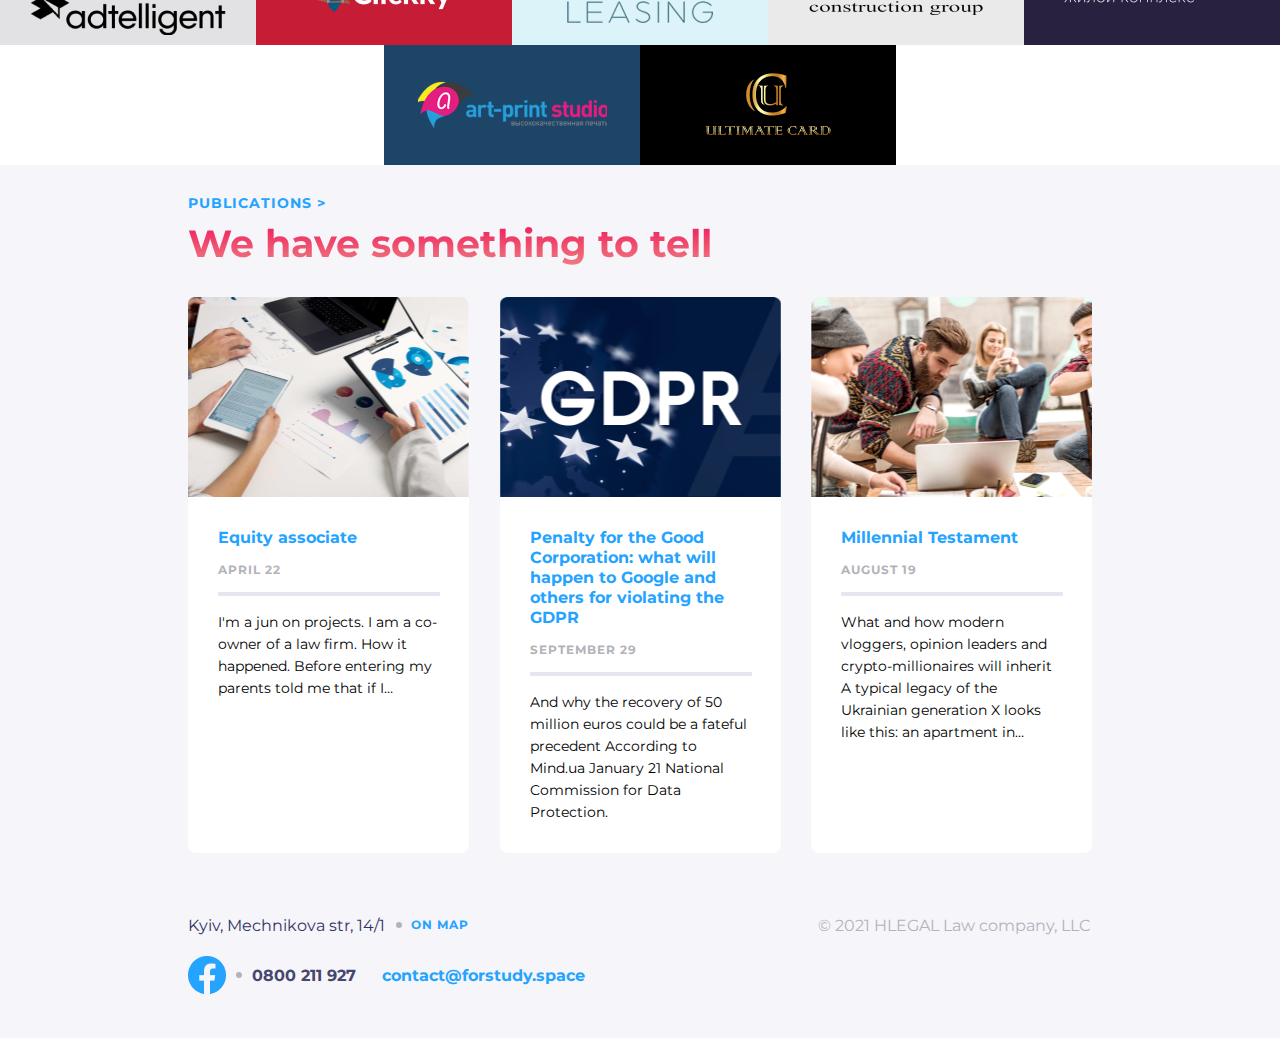
==== commit 9965cf21: "Add new resize" ====
--- a/index.html
+++ b/index.html
@@ -52,17 +52,18 @@
                 <div class="header__srcoll">
                     <img src="img/scroll.png" alt="Scroll">
                 </div>
-                <div class="main__tabs">
+                <div class="main__tabs wrpaper__tabs">
                     <ul>
                         <li class="active">Consistent</li>
                         <li>Customer oriented</li>
                         <li>Innovative</li>
                         <li>Business oriented</li>
                     </ul>
-                </div>
-                <div class="idea">
-                    <h2>We turn the idea of legal services</h2>
-                    <p>Consolidating many years of experience and practice, the company's lawyers accompany complex projects and achieve a number of important decisions for the industry. Many of them form the practice of applying the law of the sea in Ukraine.</p>
+                    <div class="border"></div>
+                    <div class="idea">
+                        <h2>We turn the idea of legal services</h2>
+                        <p>Consolidating many years of experience and practice, the company's lawyers accompany complex projects and achieve a number of important decisions for the industry. Many of them form the practice of applying the law of the sea in Ukraine.</p>
+                    </div>
                 </div>
                 <div class="services">
                     <a href="#">Services ></a>
--- a/css/style.css
+++ b/css/style.css
@@ -144,15 +144,10 @@
     position: relative;
     bottom: 11px;
     overflow: hidden; }
-    main .main__container .wrapper__main .main__tabs::after {
-      content: '';
-      display: block;
-      width: 311px;
-      border: 2px solid rgba(255, 255, 255, 0.3); }
     main .main__container .wrapper__main .main__tabs ul {
       display: flex;
       gap: 30px;
-      padding-bottom: 34px;
+      padding-bottom: 33px;
       width: 1003px; }
       main .main__container .wrapper__main .main__tabs ul li {
         text-align: right;
@@ -162,9 +157,12 @@
         background-image: linear-gradient(#EF8080, #F0145A);
         -webkit-text-fill-color: transparent;
         -webkit-background-clip: text; }
+  main .main__container .wrapper__main .border {
+    width: 315px;
+    border: 2px solid rgba(255, 255, 255, 0.3); }
   main .main__container .wrapper__main .idea {
-    margin-top: 18px;
-    margin-bottom: 29px;
+    margin-top: 30px;
+    margin-bottom: 18px;
     line-height: normal; }
     main .main__container .wrapper__main .idea h2 {
       margin-bottom: 31px;
@@ -186,7 +184,10 @@
     main .main__container .wrapper__main .services h2 {
       margin-top: 9px;
       font-size: 30px;
-      line-height: normal; }
+      line-height: normal;
+      background: linear-gradient(118deg, #F0145A 0%, #EF8080 100%);
+      -webkit-background-clip: text;
+      -webkit-text-fill-color: transparent; }
     main .main__container .wrapper__main .services .service__items {
       display: flex;
       flex-direction: column;
@@ -225,9 +226,9 @@
       margin-bottom: 31px;
       font-size: 30px;
       line-height: normal;
-      background: linear-gradient(#F0145A, #EF8080);
-      -webkit-text-fill-color: transparent;
-      -webkit-background-clip: text; }
+      background: linear-gradient(118deg, #F0145A 0%, #EF8080 100%);
+      -webkit-background-clip: text;
+      -webkit-text-fill-color: transparent; }
     main .wrapper__main .teams .team .name {
       margin-bottom: 5px;
       color: #B3B3BA;
@@ -491,16 +492,16 @@
   main .main__container .wrapper__main .main__tabs {
     top: 20px;
     bottom: 0; }
-    main .main__container .wrapper__main .main__tabs::after {
-      width: 648px; }
     main .main__container .wrapper__main .main__tabs ul {
       padding-bottom: 63px;
       width: 1246px; }
       main .main__container .wrapper__main .main__tabs ul li {
         font-size: 38px; }
+  main .main__container .wrapper__main .border {
+    width: 648px; }
   main .main__container .wrapper__main .idea {
-    margin-top: 80px;
-    margin-bottom: 59px; }
+    margin-top: 60px;
+    margin-bottom: 80px; }
     main .main__container .wrapper__main .idea h2 {
       font-size: 30px; }
   main .main__container .wrapper__main .services h2 {
@@ -661,5 +662,201 @@
       margin-top: 1px; }
       footer .footer__copyright p {
         width: 276px; } }
+@media screen and (min-width: 1024px) {
+  .wrapper__header,
+  .wrapper__main,
+  .wrapper__footer {
+    width: 904px;
+    margin: 0 auto; }
+
+  header {
+    margin: 0; }
+    header .header__container {
+      background-size: 670px;
+      height: 768px; }
+    header .header__contact {
+      gap: 10px;
+      justify-content: end; }
+      header .header__contact .header__address {
+        position: relative;
+        right: 4px; }
+      header .header__contact .header__telephone {
+        position: relative;
+        right: 8px; }
+      header .header__contact .header__address p::before,
+      header .header__contact .header__telephone a::before,
+      header .header__contact .header__facebook::before {
+        content: '';
+        position: relative;
+        top: 4px;
+        right: 1px;
+        margin-right: 6px;
+        display: block;
+        width: 6px;
+        height: 6px;
+        border-radius: 6px;
+        background: #E6E6F0; }
+      header .header__contact .header__facebook {
+        position: unset; }
+        header .header__contact .header__facebook::before {
+          position: relative;
+          top: 8px;
+          right: 12px; }
+    header .header__logo-burger .header__logo {
+      position: relative;
+      bottom: 35px;
+      margin: 0; }
+    header .header__menu {
+      position: relative;
+      bottom: 51px; }
+      header .header__menu ul {
+        justify-content: end; }
+    header h1 {
+      top: 192px; }
+
+  main .main__container .wrapper__main .main__tabs {
+    display: flex;
+    justify-content: space-between;
+    margin-bottom: 9px; }
+    main .main__container .wrapper__main .main__tabs ul {
+      flex-direction: column;
+      gap: 38px;
+      margin-top: 15px;
+      width: 375px; }
+  main .main__container .wrapper__main .border {
+    position: relative;
+    width: 0;
+    height: 303px;
+    bottom: 9px;
+    border: 2px solid rgba(255, 255, 255, 0.3); }
+  main .main__container .wrapper__main .idea {
+    margin-top: 5px;
+    width: 405px; }
+  main .main__container .wrapper__main .services .service__items .ecommerce,
+  main .main__container .wrapper__main .services .service__items .support,
+  main .main__container .wrapper__main .services .service__items .relationships,
+  main .main__container .wrapper__main .services .service__items .building,
+  main .main__container .wrapper__main .services .service__items .property,
+  main .main__container .wrapper__main .services .service__items .representation {
+    width: 261px; }
+  main .main__container .wrapper__main .services .service__items h4 {
+    width: 261px; }
+  main .wrapper__main .teams {
+    display: flex; }
+    main .wrapper__main .teams .team-img {
+      width: 400px;
+      height: 528px;
+      background: url(../img/teams/aleksander-tablet-hd.png) center center no-repeat; }
+    main .wrapper__main .teams .team {
+      width: 444px; }
+      main .wrapper__main .teams .team h3 {
+        margin-top: 6px;
+        margin-bottom: 30px; }
+  main .contaiter__publications {
+    padding-top: 29px; }
+    main .contaiter__publications .publications__items {
+      flex-wrap: nowrap;
+      gap: 2px; }
+      main .contaiter__publications .publications__items .equity,
+      main .contaiter__publications .publications__items .gdpr,
+      main .contaiter__publications .publications__items .millennial {
+        width: 281px; }
+      main .contaiter__publications .publications__items .equity__img {
+        margin-bottom: 3px;
+        width: 281px;
+        height: 200px;
+        background: url(../img/publications/tablet-hd/equity.png) center center no-repeat; }
+      main .contaiter__publications .publications__items .gdpr__img {
+        margin-bottom: 3px;
+        width: 281px;
+        height: 200px;
+        background: url(../img/publications/tablet-hd/gdpr.png) center center no-repeat; }
+      main .contaiter__publications .publications__items .millennial .millenial__img {
+        margin-bottom: 3px;
+        width: 281px;
+        height: 200px;
+        background: url(../img/publications/tablet-hd/millennial.png) center center no-repeat; }
+      main .contaiter__publications .publications__items .millennial .information .date::after {
+        width: 218px; }
+      main .contaiter__publications .publications__items .information .date::after {
+        width: 218px; }
+
+  footer .footer__container .footer__copyright {
+    position: unset; } }
+@media screen and (min-width: 1440px) {
+  .wrapper__header,
+  .wrapper__main,
+  .wrapper__footer {
+    width: 1320px;
+    margin: 0 auto; }
+
+  header .header__container {
+    background-size: 697px;
+    height: 799px; }
+  header h1 {
+    top: 208px; }
+
+  main .main__container .wrapper__main .idea {
+    margin-top: 40px;
+    width: 581px; }
+  main .main__container .wrapper__main .main__tabs {
+    margin-bottom: 35px; }
+  main .main__container .wrapper__main .services .service__items .ecommerce,
+  main .main__container .wrapper__main .services .service__items .support,
+  main .main__container .wrapper__main .services .service__items .relationships,
+  main .main__container .wrapper__main .services .service__items .building,
+  main .main__container .wrapper__main .services .service__items .property,
+  main .main__container .wrapper__main .services .service__items .representation {
+    width: 400px; }
+  main .main__container .wrapper__main .services .service__items .support h4 {
+    width: 304px; }
+  main .main__container .wrapper__main .services .service__items .property p {
+    width: 399px; }
+  main .main__container .wrapper__main .services .service__items h4 {
+    width: 400px; }
+  main .wrapper__main .teams .team {
+    margin-top: 2px;
+    width: 860px; }
+    main .wrapper__main .teams .team h3 {
+      margin-top: 5px; }
+  main .wrapper__main .teams .team-img {
+    width: 400px;
+    height: 344px;
+    background: url(../img/teams/aleksander-desktop.png) center center no-repeat; }
+  main .wrpaper__tabs {
+    width: 1080px;
+    margin: 0 auto; }
+  main .clients .hillel,
+  main .clients .wanna-biz,
+  main .clients .tapgerine,
+  main .clients .look,
+  main .clients .orangear,
+  main .clients .adtelli,
+  main .clients .clickky,
+  main .clients .easing,
+  main .clients .infratek,
+  main .clients .park,
+  main .clients .art-print,
+  main .clients .card {
+    width: 360px; }
+  main .contaiter__publications .publications__items .equity,
+  main .contaiter__publications .publications__items .gdpr,
+  main .contaiter__publications .publications__items .millennial {
+    width: 420px; }
+  main .contaiter__publications .publications__items .equity__img {
+    width: 420px;
+    height: 200px;
+    background: url(../img/publications/desktop/equity.png) center center no-repeat; }
+  main .contaiter__publications .publications__items .gdpr__img {
+    width: 420px;
+    height: 200px;
+    background: url(../img/publications/desktop/gdpr.png) center center no-repeat; }
+  main .contaiter__publications .publications__items .millennial .millenial__img {
+    width: 420px;
+    background: url(../img/publications/desktop/millennial.png) center center no-repeat; }
+  main .contaiter__publications .publications__items .millennial .information .date::after {
+    width: 356px; }
+  main .contaiter__publications .publications__items .information .date::after {
+    width: 356px; } }
 
 /*# sourceMappingURL=style.css.map */
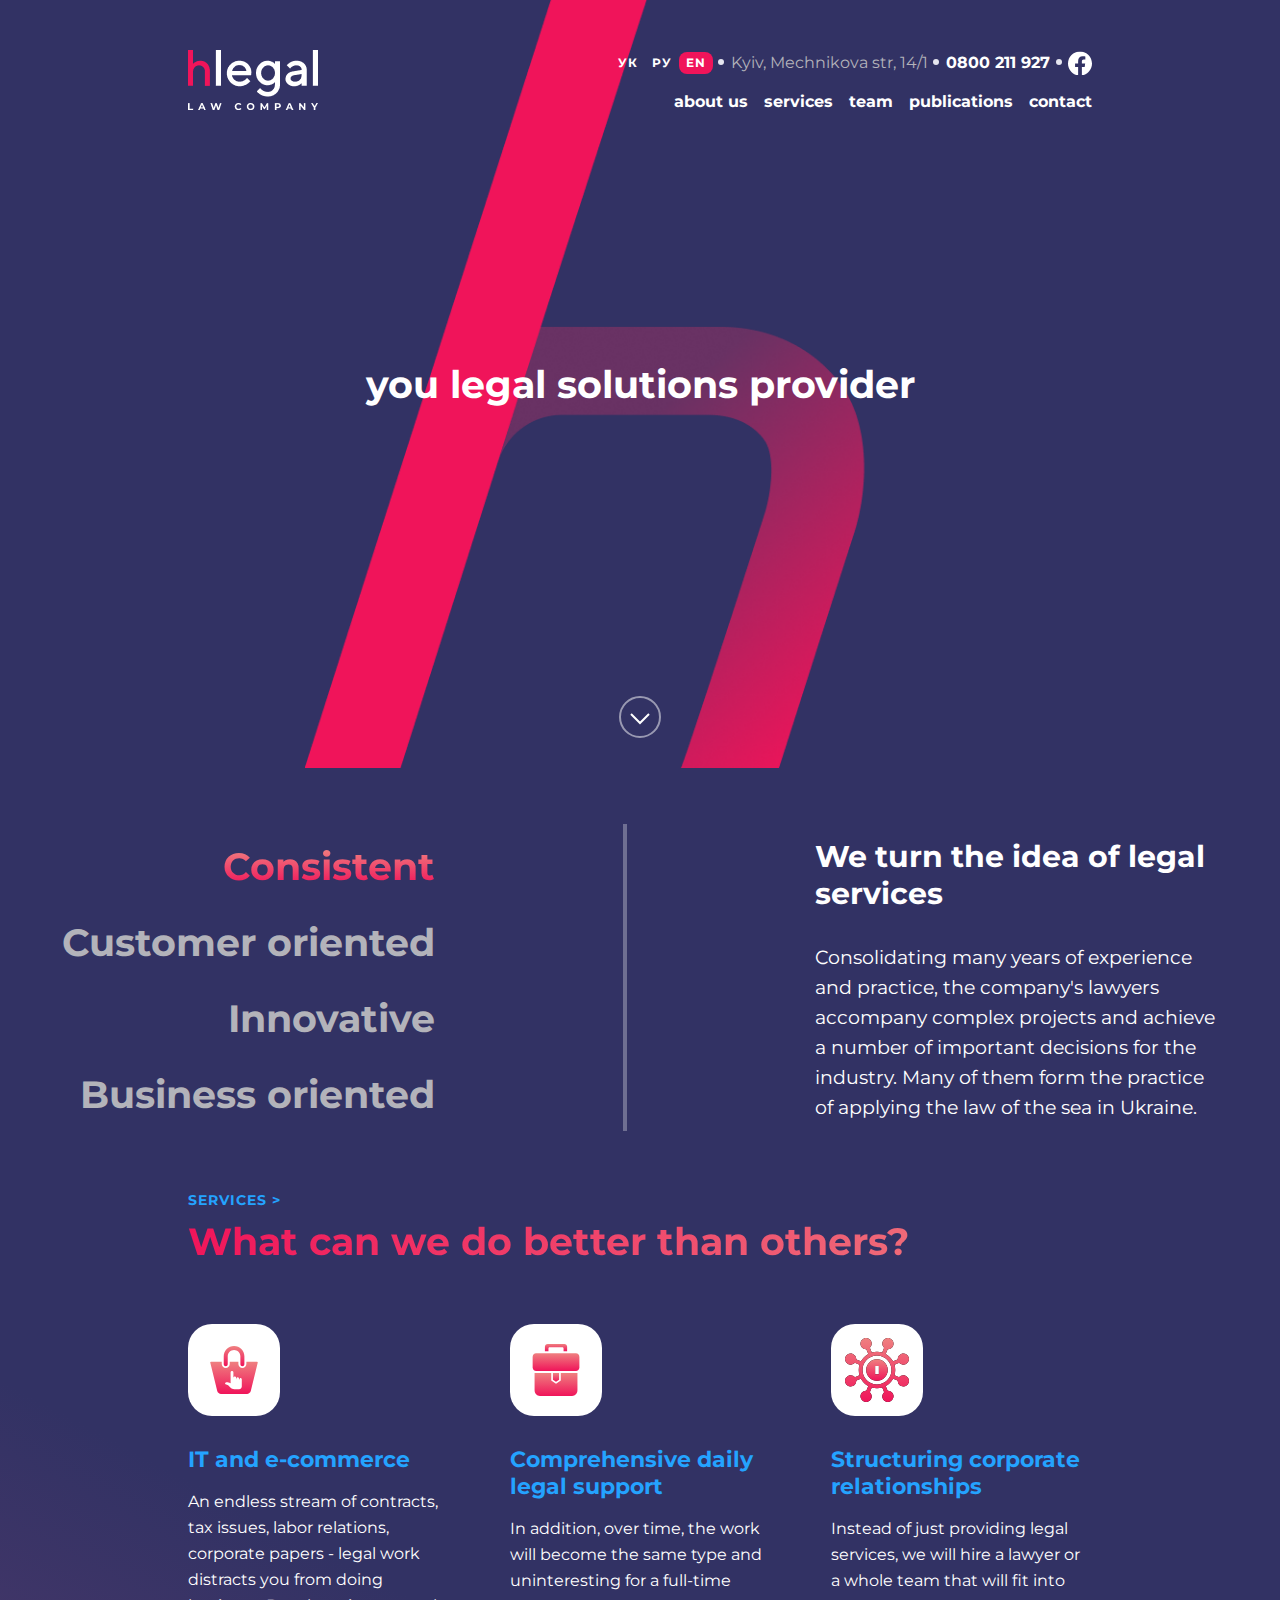
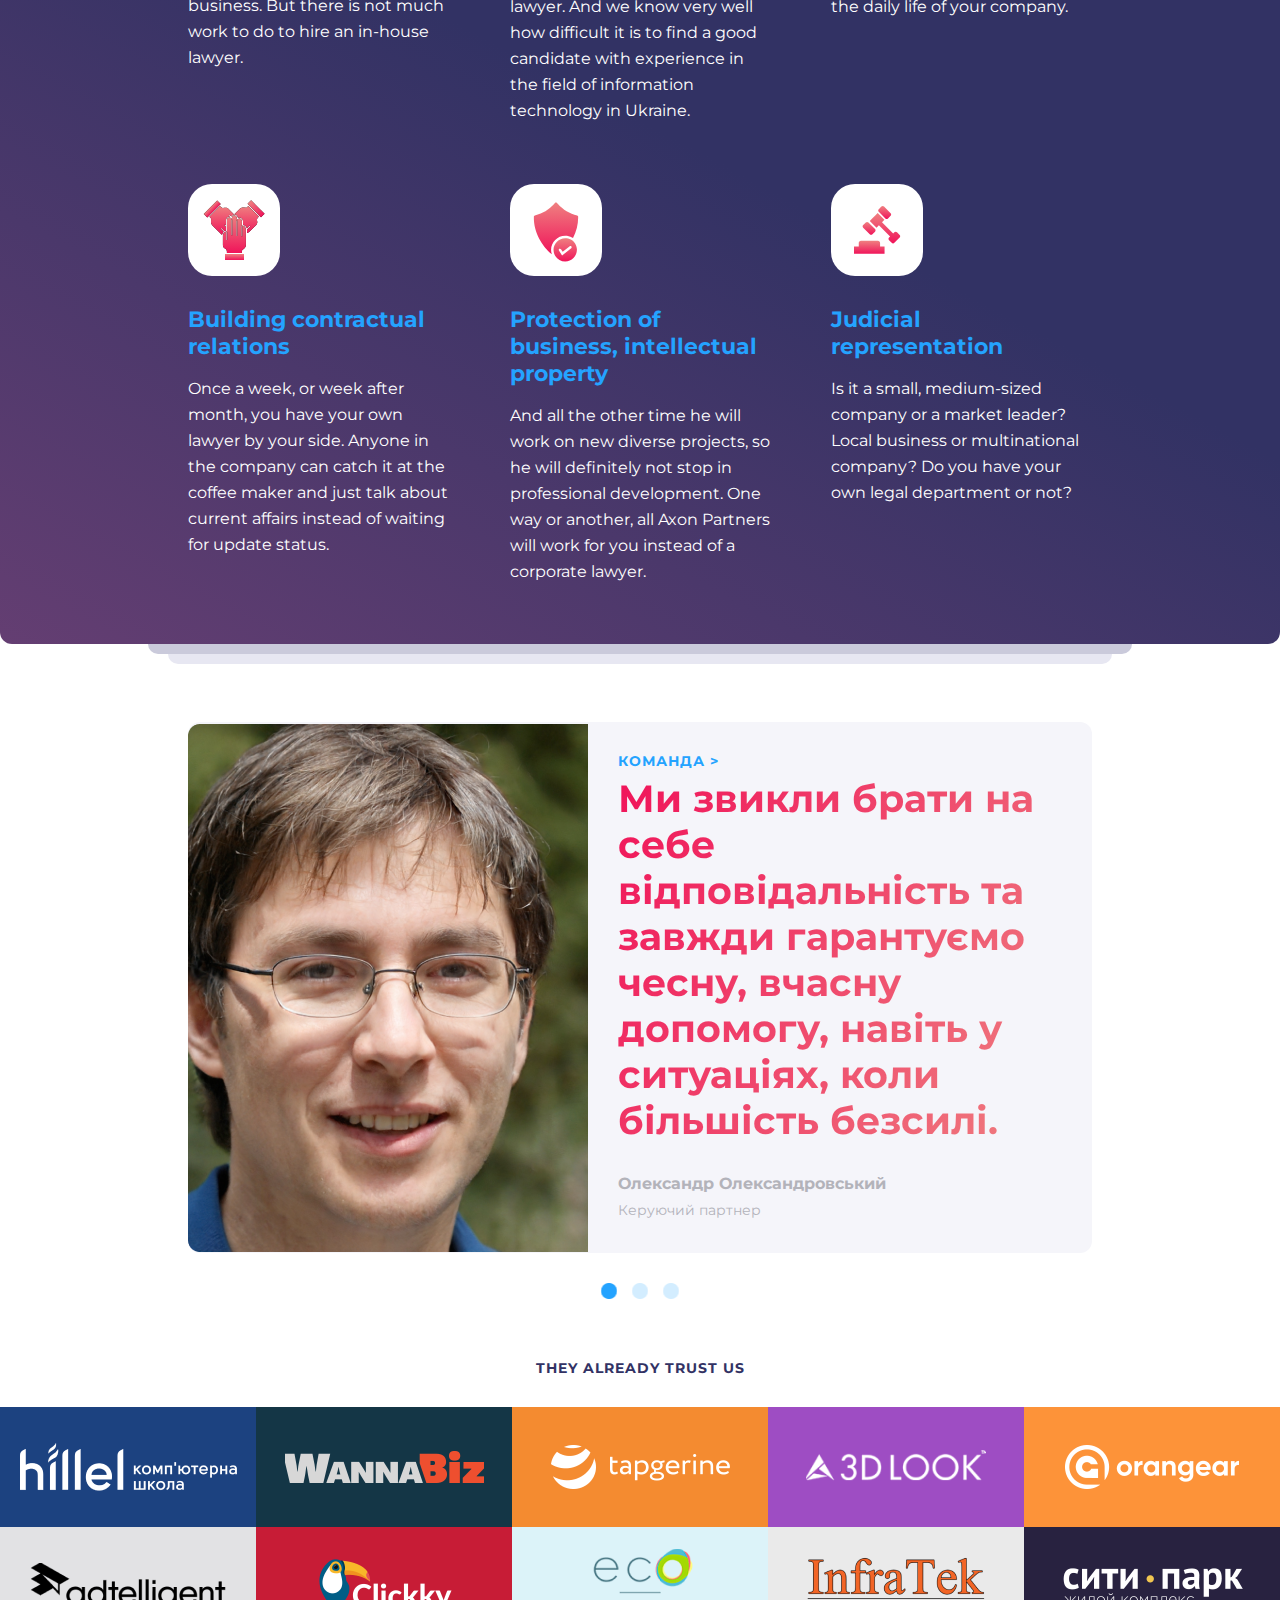
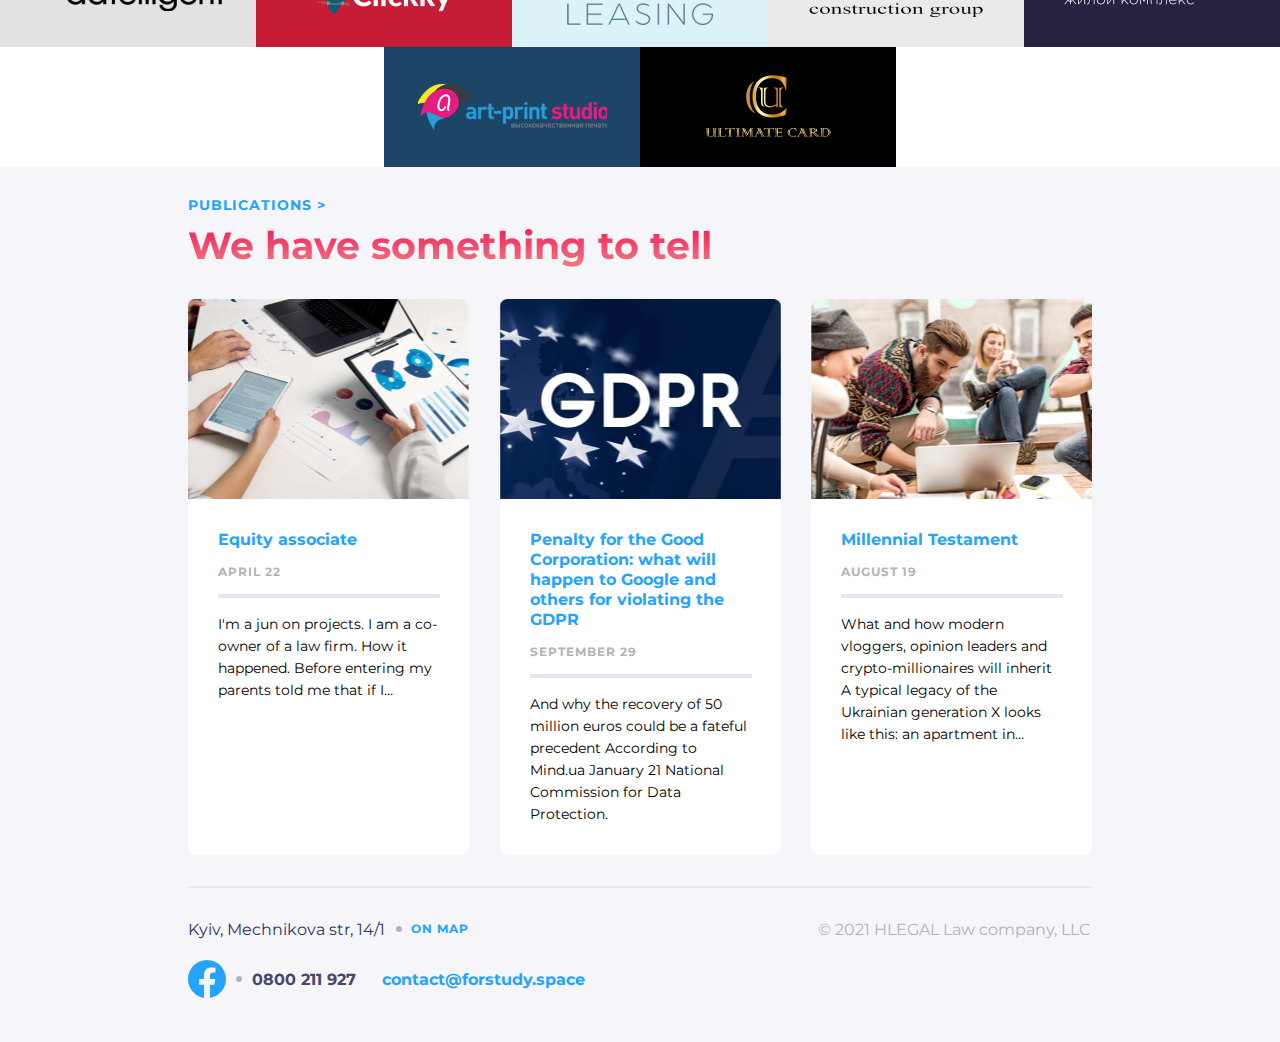
==== commit 29d8b37b: "Review code" ====
--- a/index.html
+++ b/index.html
@@ -50,65 +50,84 @@
         <div class="main__container">
             <div class="wrapper__main">
                 <div class="header__srcoll">
-                    <img src="img/scroll.png" alt="Scroll">
-                </div>
-                <div class="main__tabs wrpaper__tabs">
+                    <a href="#" class="scroll"></a>
+                </div>
+            </div>
+            <div class="main__tabs wrpaper__tabs">
+                <div class="tabs">
                     <ul>
-                        <li class="active">Consistent</li>
-                        <li>Customer oriented</li>
-                        <li>Innovative</li>
-                        <li>Business oriented</li>
+                        <li class="active"><a href="#">Consistent</a></li>
+                        <li><a href="#">Customer oriented</a></li>
+                        <li><a href="#">Innovative</a></li>
+                        <li><a href="#">Business oriented</a></li>
                     </ul>
-                    <div class="border"></div>
-                    <div class="idea">
-                        <h2>We turn the idea of legal services</h2>
-                        <p>Consolidating many years of experience and practice, the company's lawyers accompany complex projects and achieve a number of important decisions for the industry. Many of them form the practice of applying the law of the sea in Ukraine.</p>
-                    </div>
-                </div>
+                </div>
+                <div class="border"></div>
+                <div class="idea">
+                    <h2>We turn the idea of legal services</h2>
+                    <p>Consolidating many years of experience and practice, the company's lawyers accompany complex projects
+                        and achieve a number of important decisions for the industry. Many of them form the practice of
+                        applying the law of the sea in Ukraine.</p>
+                </div>
+            </div>
+            <div class="wrapper__main">
                 <div class="services">
                     <a href="#">Services ></a>
                     <h2>What can we do better than others?</h2>
                     <div class="service__items">
                         <div class="ecommerce">
-                            <img src="img/services/ecommerce.png" alt="Ecommerce">
+                            <img src="img/services/ecommerce.svg" alt="Ecommerce">
                             <h4>IT and e-commerce</h4>
-                            <p>An endless stream of contracts, tax issues, labor relations, corporate papers - legal work distracts you from doing business. But there is not much work to do to hire an in-house lawyer.</p>
+                            <p>An endless stream of contracts, tax issues, labor relations, corporate papers - legal work
+                                distracts you from doing business. But there is not much work to do to hire an in-house
+                                lawyer.</p>
                         </div>
                         <div class="support">
-                            <img src="img/services/support.png" alt="Support">
+                            <img src="img/services/support.svg" alt="Support">
                             <h4>Comprehensive daily legal support</h4>
-                            <p>In addition, over time, the work will become the same type and uninteresting for a full-time lawyer. And we know very well how difficult it is to find a good candidate with experience in the field of information technology in Ukraine.</p>
+                            <p>In addition, over time, the work will become the same type and uninteresting for a full-time
+                                lawyer. And we know very well how difficult it is to find a good candidate with experience
+                                in the field of information technology in Ukraine.</p>
                         </div>
                         <div class="relationships">
-                            <img src="img/services/relationships.png" alt="Relationships">
+                            <img src="img/services/relationships.svg" alt="Relationships">
                             <h4>Structuring corporate relationships</h4>
-                            <p>Instead of just providing legal services, we will hire a lawyer or a whole team that will fit into the daily life of your company.</p>
+                            <p>Instead of just providing legal services, we will hire a lawyer or a whole team that will fit
+                                into the daily life of your company.</p>
                         </div>
                         <div class="building">
-                            <img src="img/services/building.png" alt="Building">
+                            <img src="img/services/building.svg" alt="Building">
                             <h4>Building contractual relations</h4>
-                            <p>Once a week, or week after month, you have your own lawyer by your side. Anyone in the company can catch it at the coffee maker and just talk about current affairs instead of waiting for update status.</p>
+                            <p>Once a week, or week after month, you have your own lawyer by your side. Anyone in the
+                                company can catch it at the coffee maker and just talk about current affairs instead of
+                                waiting for update status.</p>
                         </div>
                         <div class="property">
-                            <img src="img/services/property.png" alt="Property">
+                            <img src="img/services/property.svg" alt="Property">
                             <h4>Protection of business, intellectual property</h4>
-                            <p>And all the other time he will work on new diverse projects, so he will definitely not stop in professional development. One way or another, all Axon Partners will work for you instead of a corporate lawyer.</p>
+                            <p>And all the other time he will work on new diverse projects, so he will definitely not stop
+                                in professional development. One way or another, all Axon Partners will work for you instead
+                                of a corporate lawyer.</p>
                         </div>
                         <div class="representation">
-                            <img src="img/services/representation.png" alt="Representation">
+                            <img src="img/services/representation.svg" alt="Representation">
                             <h4>Judicial representation</h4>
-                            <p>Is it a small, medium-sized company or a market leader? Local business or multinational company? Do you have your own legal department or not?</p>
-                        </div>
-                    </div>
-                </div>                
-            </div>
+                            <p>Is it a small, medium-sized company or a market leader? Local business or multinational
+                                company? Do you have your own legal department or not?</p>
+                        </div>
+                    </div>
+                </div>
+            </div>
+            <div class="bg"></div>
+            <div class="bg-middle"></div>
         </div>
         <div class="wrapper__main">
             <div class="teams">
                 <div class="team-img"></div>
                 <div class="team">
                     <a href="#">команда ></a>
-                    <h3>Ми звикли брати на себе відповідальність та завжди гарантуємо чесну, вчасну допомогу, навіть у ситуаціях, коли більшість безсилі.</h3>
+                    <h3>Ми звикли брати на себе відповідальність та завжди гарантуємо чесну, вчасну допомогу, навіть у
+                        ситуаціях, коли більшість безсилі.</h3>
                     <p class="name">Олександр Олександровський</p>
                     <p class="position">Керуючий партнер</p>
                 </div>
@@ -122,7 +141,7 @@
                 <h3>They already trust us</h3>
             </div>
         </div>
-        <div class="clients">
+        <div class="clients wrapper__clients">
             <div class="hillel"><img src="img/clients/hillel.png" alt="Hillel"></div>
             <div class="wanna-biz"><img src="img/clients/wanna-biz.png" alt="WannaBiz"></div>
             <div class="tapgerine"><img src="img/clients/tapgerine.png" alt="Tapgerine"></div>
@@ -139,31 +158,36 @@
         <div class="contaiter__publications">
             <div class="wrapper__main">
                 <div class="publications">
-                    <a href="#">Publications ></a>
+                    <a href="#" class="link">Publications ></a>
                     <h3>We have something to tell</h3>
                     <div class="publications__items">
                         <div class="equity">
                             <div class="equity__img"></div>
                             <div class="information">
-                                <h4>Equity associate</h4>
+                                <h4><a href="">Equity associate</a></h4>
                                 <p class="date">April 22</p>
-                                <p class="description">I'm a jun on projects. I am a co-owner of a law firm. How it happened. Before entering my parents told me that if I…</p>
+                                <p class="description">I'm a jun on projects. I am a co-owner of a law firm. How it
+                                    happened. Before entering my parents told me that if I…</p>
                             </div>
                         </div>
                         <div class="gdpr">
                             <div class="gdpr__img"></div>
                             <div class="information">
-                                <h4>Penalty for the Good Corporation: what will happen to Google and others for violating the GDPR</h4>
+                                <h4><a href="">Penalty for the Good Corporation: what will happen to Google and others for violating
+                                    the GDPR</a></h4>
                                 <p class="date">September 29</p>
-                                <p class="description">And why the recovery of 50 million euros could be a fateful precedent According to Mind.ua January 21 National Commission for Data Protection.</p>
+                                <p class="description">And why the recovery of 50 million euros could be a fateful precedent
+                                    According to Mind.ua January 21 National Commission for Data Protection.</p>
                             </div>
                         </div>
                         <div class="millennial">
                             <div class="millenial__img"></div>
                             <div class="information">
-                                <h4>Millennial Testament</h4>
+                                <h4><a href="">Millennial Testament</a></h4>
                                 <p class="date">August 19</p>
-                                <p class="description">What and how modern vloggers, opinion leaders and crypto-millionaires will inherit A typical legacy of the Ukrainian generation X looks like this: an apartment in…</p>
+                                <p class="description">What and how modern vloggers, opinion leaders and crypto-millionaires
+                                    will inherit A typical legacy of the Ukrainian generation X looks like this: an
+                                    apartment in…</p>
                             </div>
                         </div>
                     </div>
@@ -180,7 +204,7 @@
                         <a href="#">on map</a>
                     </div>
                     <div class="footer__contact">
-                        <a href="https://facebook.com/" target="_blank"><img src="img/facebook.png" alt="Facebook"></a>
+                        <a href="https://facebook.com/" target="_blank"><img src="img/facebook.svg" alt="Facebook"></a>
                         <a href="tel:0800211927" class="footer__telephone">0800 211 927</a>
                         <a href="mailto:contact@forstudy.space" class="footer__email">contact@forstudy.space</a>
                     </div>
--- a/css/style.css
+++ b/css/style.css
@@ -136,51 +136,86 @@
 main .main__container {
   border-radius: 0px 0px 12px 12px;
   background: linear-gradient(208deg, #323264 0%, #323264 59.9%, #643E72 100%); }
-  main .main__container .wrapper__main .header__srcoll {
-    text-align: center;
+  main .main__container .bg {
+    display: block;
+    margin: 0 auto;
     position: relative;
-    bottom: 72px; }
-  main .main__container .wrapper__main .main__tabs {
+    top: 20px;
+    width: 335px;
+    height: 10px;
+    border-radius: 0px 0px 12px 12px;
+    background: #CACADB; }
+  main .main__container .bg-middle {
+    display: block;
+    margin: 0 auto;
     position: relative;
-    bottom: 11px;
-    overflow: hidden; }
-    main .main__container .wrapper__main .main__tabs ul {
+    top: 20px;
+    width: 295px;
+    height: 10px;
+    border-radius: 0px 0px 12px 12px;
+    background: #E7E7F2; }
+  main .main__container .main__tabs {
+    margin-left: 30px;
+    position: relative;
+    top: 34px; }
+    main .main__container .main__tabs .tabs {
+      position: relative;
+      overflow: hidden; }
+    main .main__container .main__tabs ul {
       display: flex;
       gap: 30px;
       padding-bottom: 33px;
       width: 1003px; }
-      main .main__container .wrapper__main .main__tabs ul li {
+      main .main__container .main__tabs ul li {
         text-align: right;
-        font-size: 30px;
-        color: #B3B3BA; }
-      main .main__container .wrapper__main .main__tabs ul .active {
+        font-size: 30px; }
+        main .main__container .main__tabs ul li a {
+          color: #B3B3BA; }
+          main .main__container .main__tabs ul li a:hover {
+            color: #F0145A; }
+      main .main__container .main__tabs ul .active {
         background-image: linear-gradient(#EF8080, #F0145A);
         -webkit-text-fill-color: transparent;
         -webkit-background-clip: text; }
-  main .main__container .wrapper__main .border {
+  main .main__container .border {
     width: 315px;
     border: 2px solid rgba(255, 255, 255, 0.3); }
-  main .main__container .wrapper__main .idea {
+  main .main__container .idea {
+    width: 315px;
     margin-top: 30px;
-    margin-bottom: 18px;
+    margin-bottom: 63px;
     line-height: normal; }
-    main .main__container .wrapper__main .idea h2 {
+    main .main__container .idea h2 {
       margin-bottom: 31px;
       color: #FFF;
       font-size: 20px; }
-    main .main__container .wrapper__main .idea p {
+    main .main__container .idea p {
       color: #FFF;
       font-size: 19px;
       font-weight: 400;
       line-height: 30px; }
+  main .main__container .wrapper__main .header__srcoll {
+    text-align: center;
+    position: relative;
+    bottom: 72px;
+    right: 21px; }
+    main .main__container .wrapper__main .header__srcoll .scroll {
+      position: absolute;
+      width: 42px;
+      height: 42px;
+      background: url(../img/scroll.svg) center center no-repeat; }
+      main .main__container .wrapper__main .header__srcoll .scroll:hover {
+        background: url(../img/scroll-hover.svg) center center no-repeat; }
   main .main__container .wrapper__main .services {
-    padding-bottom: 59px; }
+    padding-bottom: 39px; }
     main .main__container .wrapper__main .services a {
       color: #24A3FF;
       font-size: 14px;
       line-height: normal;
       letter-spacing: 1px;
       text-transform: uppercase; }
+      main .main__container .wrapper__main .services a:hover {
+        color: #F0145A; }
     main .main__container .wrapper__main .services h2 {
       margin-top: 9px;
       font-size: 30px;
@@ -210,9 +245,8 @@
   background: #F5F5FA;
   margin-top: 50px; }
   main .wrapper__main .teams .team-img {
-    width: 315px;
     height: 500px;
-    background: url(../img/teams/oleksandr.png) center center no-repeat; }
+    background: url(../img/teams/aleksander-mobile.png) center center no-repeat; }
   main .wrapper__main .teams .team {
     padding: 30px; }
     main .wrapper__main .teams .team a {
@@ -221,6 +255,8 @@
       line-height: normal;
       letter-spacing: 1px;
       text-transform: uppercase; }
+      main .wrapper__main .teams .team a:hover {
+        color: #F0145A; }
     main .wrapper__main .teams .team h3 {
       margin-top: 4px;
       margin-bottom: 31px;
@@ -296,7 +332,7 @@
   main .clients .adtelli {
     display: flex;
     justify-content: center;
-    padding: 36px 89.583px 36px 90.625px;
+    padding: 36px 89px 36px 90px;
     background: #E2E2E4; }
   main .clients .clickky,
   main .clients .easing,
@@ -309,12 +345,14 @@
   padding-bottom: 32px;
   padding-top: 30px;
   background: #F5F5FA; }
-  main .contaiter__publications .publications a {
-    color: var(--active-regular, #24A3FF);
+  main .contaiter__publications .publications .link {
+    color: #24A3FF;
     font-size: 14px;
     line-height: normal;
     letter-spacing: 1px;
     text-transform: uppercase; }
+    main .contaiter__publications .publications .link:hover {
+      color: #F0145A; }
   main .contaiter__publications .publications h3 {
     margin-top: 3px;
     margin-bottom: 30px;
@@ -355,8 +393,9 @@
     main .contaiter__publications .publications__items .information {
       padding: 30px; }
       main .contaiter__publications .publications__items .information h4 {
-        margin-bottom: 16px;
-        color: #24A3FF; }
+        margin-bottom: 16px; }
+        main .contaiter__publications .publications__items .information h4 a {
+          color: #24A3FF; }
       main .contaiter__publications .publications__items .information .date {
         margin-bottom: 30px;
         color: #B3B3BA;
@@ -380,6 +419,12 @@
 footer {
   padding: 30px;
   background: #F5F5FA; }
+  footer .wrapper__footer::before {
+    content: '';
+    display: block;
+    position: relative;
+    border-top: 2px solid #E6E6F0;
+    bottom: 31px; }
   footer .footer__container {
     margin-top: 3px; }
     footer .footer__container .footer__address {
@@ -466,7 +511,7 @@
       bottom: 2px;
       width: 24px;
       height: 24px;
-      background: url(../img/tablet/facebook.png) no-repeat; }
+      background: url(../img/tablet/facebook-white.svg) no-repeat; }
       header .header__contact .header__facebook::before {
         top: 10px;
         right: 11px; }
@@ -489,20 +534,25 @@
   header h1 {
     top: 267px; }
 
-  main .main__container .wrapper__main .main__tabs {
-    top: 20px;
-    bottom: 0; }
-    main .main__container .wrapper__main .main__tabs ul {
+  main .main__container .bg {
+    width: 728px; }
+  main .main__container .bg-middle {
+    width: 688px; }
+  main .main__container .main__tabs {
+    margin-left: 60px;
+    top: 65px; }
+    main .main__container .main__tabs ul {
       padding-bottom: 63px;
       width: 1246px; }
-      main .main__container .wrapper__main .main__tabs ul li {
+      main .main__container .main__tabs ul li {
         font-size: 38px; }
-  main .main__container .wrapper__main .border {
+  main .main__container .border {
     width: 648px; }
-  main .main__container .wrapper__main .idea {
+  main .main__container .idea {
+    width: 648px;
     margin-top: 60px;
-    margin-bottom: 80px; }
-    main .main__container .wrapper__main .idea h2 {
+    margin-bottom: 124px; }
+    main .main__container .idea h2 {
       font-size: 30px; }
   main .main__container .wrapper__main .services h2 {
     font-size: 38px; }
@@ -511,7 +561,7 @@
     justify-content: space-between;
     flex-wrap: wrap;
     gap: 60px;
-    margin-top: 58px; }
+    margin-top: 59px; }
     main .main__container .wrapper__main .services .service__items .ecommerce,
     main .main__container .wrapper__main .services .service__items .support,
     main .main__container .wrapper__main .services .service__items .relationships,
@@ -522,8 +572,6 @@
   main .wrapper__main .teams {
     margin-top: 78px; }
     main .wrapper__main .teams .team-img {
-      width: 648px;
-      height: 500px;
       background: url(../img/teams/aleksander-tablet.png) center center no-repeat; }
     main .wrapper__main .teams .team h3 {
       font-size: 38px;
@@ -547,7 +595,9 @@
     main .clients .hillel {
       padding: 36px 0; }
     main .clients .wanna-biz {
-      padding: 0; }
+      display: flex;
+      justify-content: center;
+      padding: 44px 0; }
     main .clients .tapgerine {
       padding: 38px 0; }
     main .clients .look {
@@ -555,7 +605,9 @@
     main .clients .orangear {
       padding: 38px 0; }
     main .clients .adtelli {
-      padding: 61.156px 0 10px; }
+      display: flex;
+      justify-content: center;
+      padding: 36px 0; }
     main .clients .clickky {
       display: flex;
       justify-content: center;
@@ -714,22 +766,27 @@
     header h1 {
       top: 192px; }
 
-  main .main__container .wrapper__main .main__tabs {
+  main .main__container .bg {
+    width: 984px; }
+  main .main__container .bg-middle {
+    width: 944px; }
+  main .main__container .main__tabs {
     display: flex;
     justify-content: space-between;
     margin-bottom: 9px; }
-    main .main__container .wrapper__main .main__tabs ul {
+    main .main__container .main__tabs ul {
       flex-direction: column;
       gap: 38px;
       margin-top: 15px;
       width: 375px; }
-  main .main__container .wrapper__main .border {
+  main .main__container .border {
     position: relative;
     width: 0;
     height: 303px;
     bottom: 9px;
     border: 2px solid rgba(255, 255, 255, 0.3); }
-  main .main__container .wrapper__main .idea {
+  main .main__container .idea {
+    margin-right: 60px;
     margin-top: 5px;
     width: 405px; }
   main .main__container .wrapper__main .services .service__items .ecommerce,
@@ -745,7 +802,7 @@
     display: flex; }
     main .wrapper__main .teams .team-img {
       width: 400px;
-      height: 528px;
+      height: 531px;
       background: url(../img/teams/aleksander-tablet-hd.png) center center no-repeat; }
     main .wrapper__main .teams .team {
       width: 444px; }
@@ -796,11 +853,16 @@
   header h1 {
     top: 208px; }
 
-  main .main__container .wrapper__main .idea {
+  main .main__container .bg {
+    width: 1400px; }
+  main .main__container .bg-middle {
+    width: 1360px; }
+  main .main__container .idea {
     margin-top: 40px;
+    margin-right: 0;
     width: 581px; }
-  main .main__container .wrapper__main .main__tabs {
-    margin-bottom: 35px; }
+  main .main__container .main__tabs {
+    margin: 0 auto 42px; }
   main .main__container .wrapper__main .services .service__items .ecommerce,
   main .main__container .wrapper__main .services .service__items .support,
   main .main__container .wrapper__main .services .service__items .relationships,
@@ -820,9 +882,10 @@
     main .wrapper__main .teams .team h3 {
       margin-top: 5px; }
   main .wrapper__main .teams .team-img {
-    width: 400px;
-    height: 344px;
+    height: 347px;
     background: url(../img/teams/aleksander-desktop.png) center center no-repeat; }
+  main .wrapper__main .trust {
+    margin-top: 58px; }
   main .wrpaper__tabs {
     width: 1080px;
     margin: 0 auto; }
@@ -845,18 +908,110 @@
     width: 420px; }
   main .contaiter__publications .publications__items .equity__img {
     width: 420px;
-    height: 200px;
-    background: url(../img/publications/desktop/equity.png) center center no-repeat; }
+    height: 201px;
+    background: url(../img/publications/desktop-sd/equity.png) center center no-repeat; }
   main .contaiter__publications .publications__items .gdpr__img {
     width: 420px;
-    height: 200px;
-    background: url(../img/publications/desktop/gdpr.png) center center no-repeat; }
+    height: 201px;
+    background: url(../img/publications/desktop-sd/gdpr.png) center center no-repeat; }
   main .contaiter__publications .publications__items .millennial .millenial__img {
     width: 420px;
-    background: url(../img/publications/desktop/millennial.png) center center no-repeat; }
+    height: 201px;
+    background: url(../img/publications/desktop-sd/millennial.png) center center no-repeat; }
   main .contaiter__publications .publications__items .millennial .information .date::after {
     width: 356px; }
   main .contaiter__publications .publications__items .information .date::after {
     width: 356px; } }
+@media screen and (min-width: 1920px) {
+  .wrapper__header,
+  .wrapper__main,
+  .wrapper__footer {
+    width: 1600px;
+    margin: 0 auto; }
+
+  header .header__container {
+    background-size: 872px;
+    height: 1000px; }
+  header h1 {
+    top: 308px; }
+
+  main .wrpaper__tabs {
+    width: 1360px;
+    margin: 0 auto; }
+  main .main__container .bg {
+    width: 1880px; }
+  main .main__container .bg-middle {
+    width: 1840px; }
+  main .main__container .main__tabs {
+    margin-bottom: 73px; }
+    main .main__container .main__tabs ul {
+      margin-right: 60px; }
+  main .main__container .idea {
+    margin-top: 68px;
+    margin-left: 60px;
+    width: 861px; }
+  main .main__container .wrapper__main .services .service__items .ecommerce,
+  main .main__container .wrapper__main .services .service__items .support,
+  main .main__container .wrapper__main .services .service__items .relationships,
+  main .main__container .wrapper__main .services .service__items .building,
+  main .main__container .wrapper__main .services .service__items .property,
+  main .main__container .wrapper__main .services .service__items .representation {
+    width: 493px; }
+  main .main__container .wrapper__main .services .service__items .support h4 {
+    width: 304px; }
+  main .main__container .wrapper__main .services .service__items .property p {
+    width: 481px; }
+  main .main__container .wrapper__main .services .service__items h4 {
+    width: 481px; }
+  main .wrapper__main .teams .team-img {
+    height: 301px;
+    background: url(../img/teams/aleksander-desktop-hd.png) center center no-repeat; }
+  main .wrapper__main .teams .team {
+    width: 1140px; }
+  main .wrapper__clients {
+    width: 1720px;
+    margin: 28px auto; }
+  main .clients .hillel,
+  main .clients .wanna-biz,
+  main .clients .tapgerine,
+  main .clients .look,
+  main .clients .orangear,
+  main .clients .adtelli,
+  main .clients .clickky,
+  main .clients .easing,
+  main .clients .infratek,
+  main .clients .park,
+  main .clients .art-print,
+  main .clients .card {
+    width: 430px; }
+  main .clients .hillel {
+    border-top-left-radius: 10px; }
+  main .clients .look {
+    border-top-right-radius: 10px; }
+  main .clients .infratek {
+    border-bottom-left-radius: 10px; }
+  main .clients .card {
+    border-bottom-right-radius: 10px; }
+  main .contaiter__publications {
+    padding-top: 62px; }
+    main .contaiter__publications .publications__items .equity,
+    main .contaiter__publications .publications__items .gdpr,
+    main .contaiter__publications .publications__items .millennial {
+      width: 513px; }
+    main .contaiter__publications .publications__items .equity__img {
+      width: 513px;
+      height: 200px;
+      background: url(../img/publications/desktop-hd/equity.png) center center no-repeat; }
+    main .contaiter__publications .publications__items .gdpr__img {
+      width: 513px;
+      height: 200px;
+      background: url(../img/publications/desktop-hd/gdpr.png) center center no-repeat; }
+    main .contaiter__publications .publications__items .millennial .millenial__img {
+      width: 513px;
+      background: url(../img/publications/desktop-hd/millennial.png) center center no-repeat; }
+    main .contaiter__publications .publications__items .millennial .information .date::after {
+      width: 450px; }
+    main .contaiter__publications .publications__items .information .date::after {
+      width: 450px; } }
 
 /*# sourceMappingURL=style.css.map */
